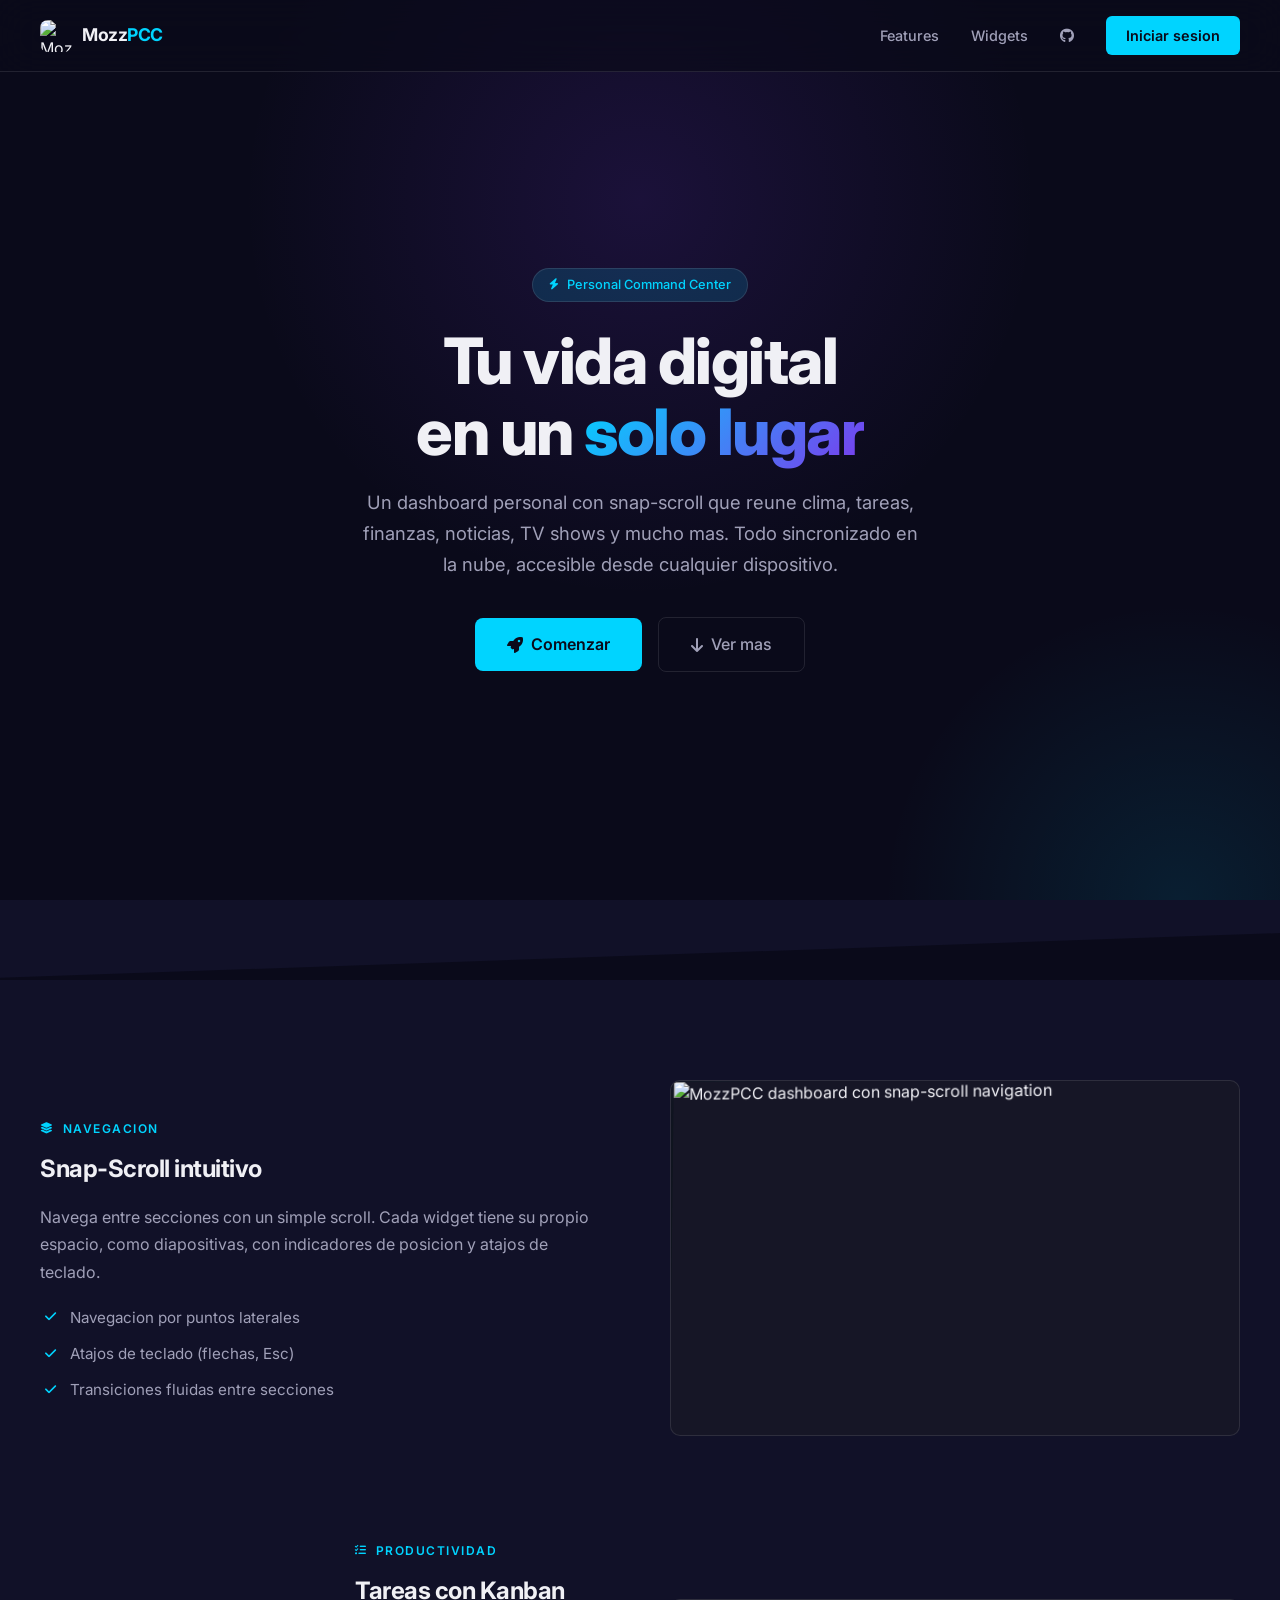
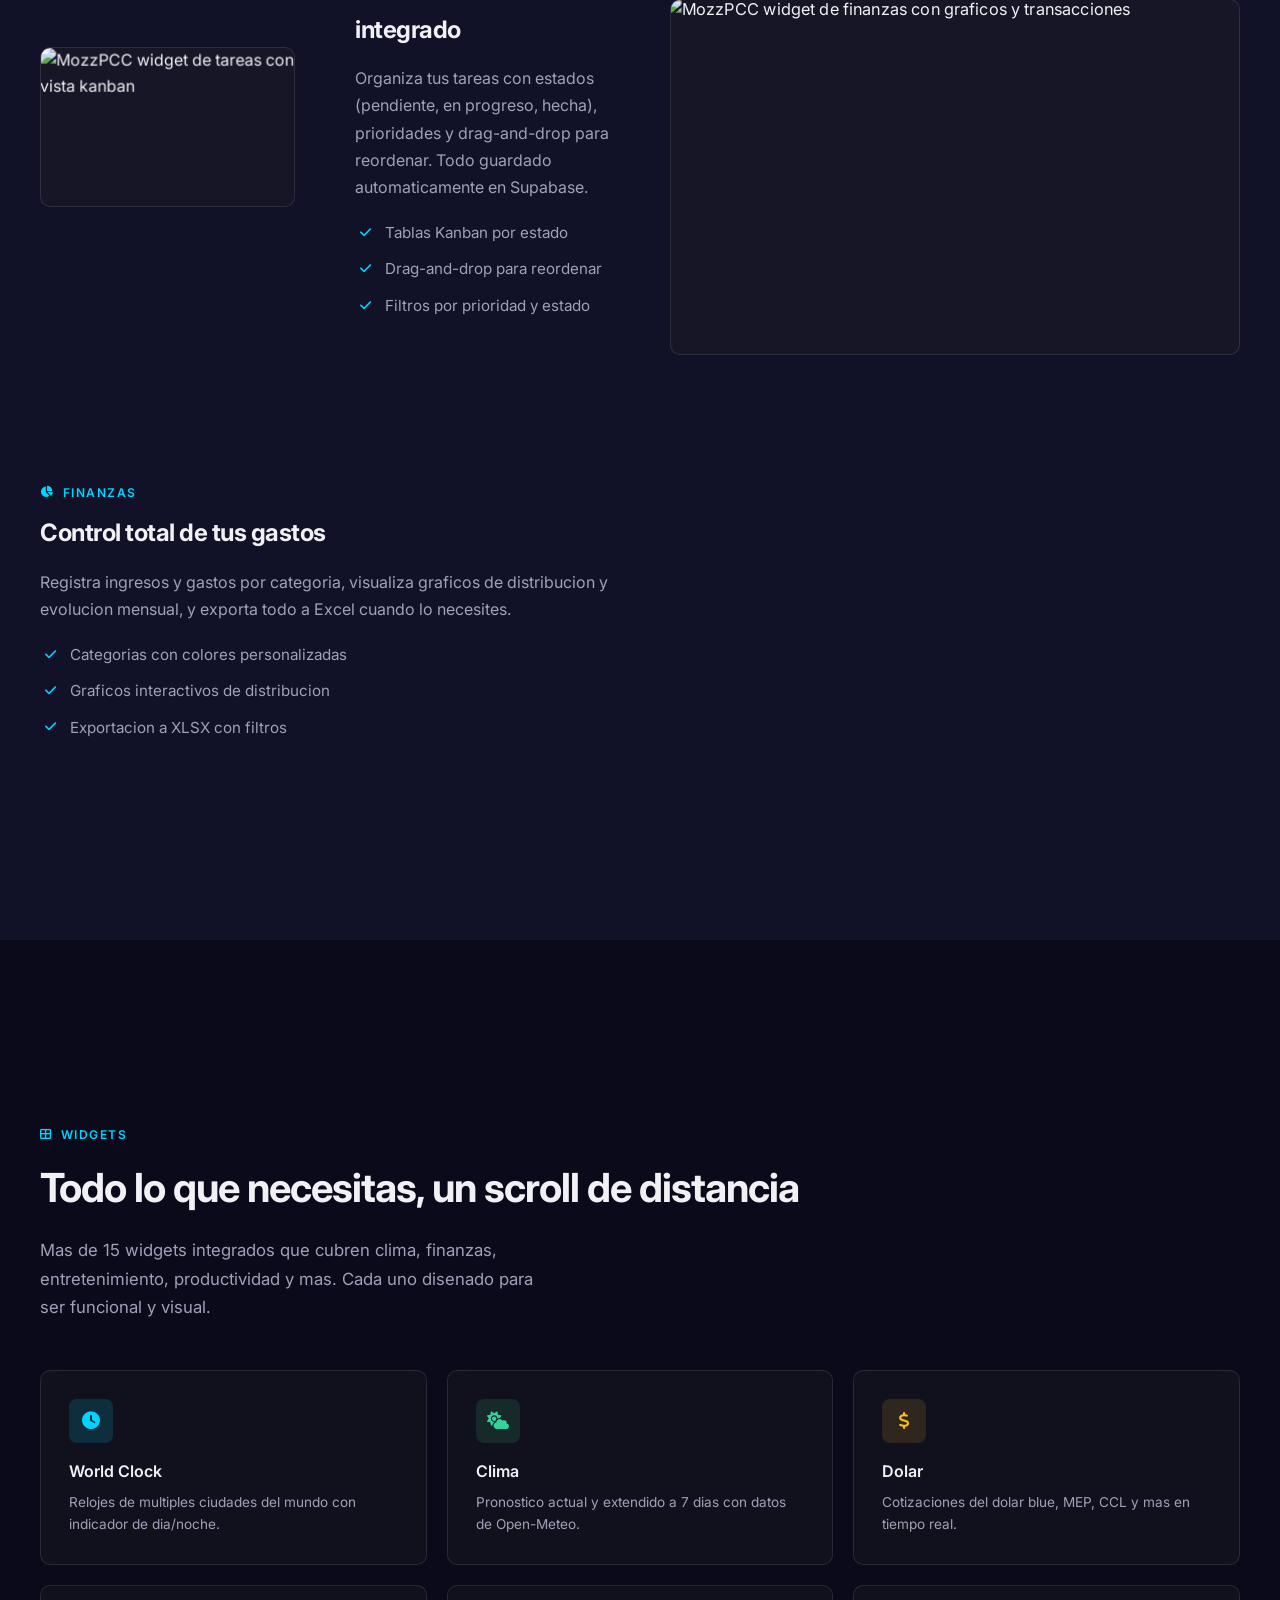
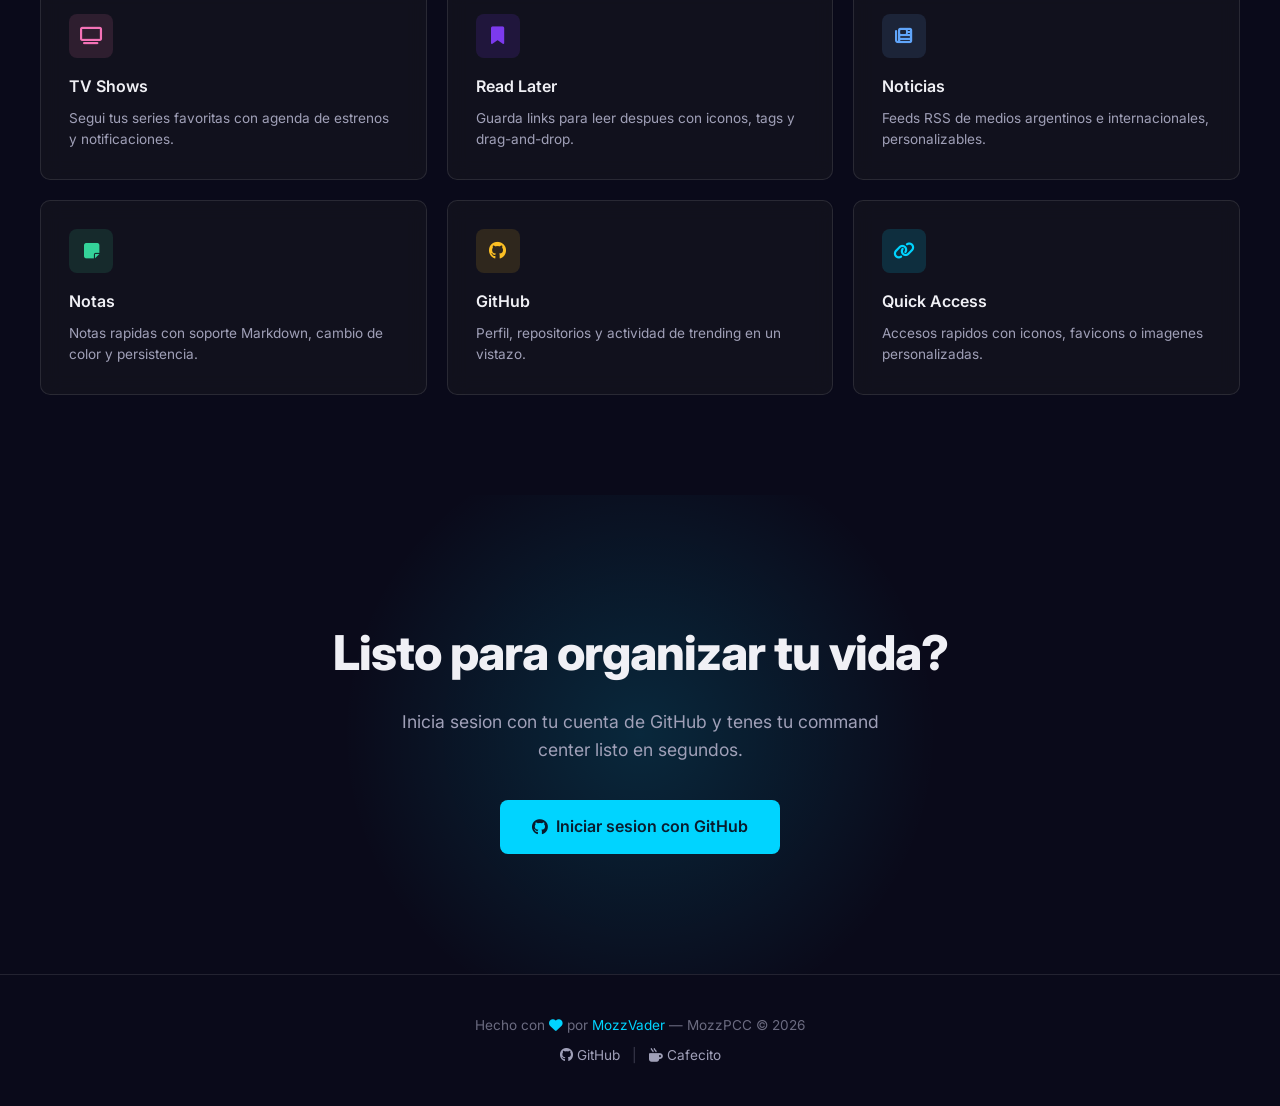
==== landing.html @ 4f700aae "feat(landing): agregar imagenes demo de finanzas (float) y kanban (tilt)" ====
<!DOCTYPE html>
<html lang="es">
<head>
  <meta charset="UTF-8">
  <meta name="viewport" content="width=device-width, initial-scale=1.0">
  <title>MozzPCC — Personal Command Center</title>
  <meta name="description" content="Tu centro de comando personal: reloj, clima, tareas, finanzas, TV shows, accesos rapidos y mucho mas. Todo en un solo lugar.">
  <meta name="theme-color" content="#0a0a1a">
  <link rel="preconnect" href="https://fonts.googleapis.com">
  <link rel="preconnect" href="https://fonts.gstatic.com" crossorigin>
  <link href="https://fonts.googleapis.com/css2?family=Inter:wght@300;400;500;600;700;800&display=swap" rel="stylesheet">
  <link rel="stylesheet" href="https://cdnjs.cloudflare.com/ajax/libs/font-awesome/6.5.1/css/all.min.css">
  <link rel="icon" type="image/png" sizes="32x32" href="/MozzPCC/assets/favicon-32x32.png">
  <style>
    *, *::before, *::after { margin: 0; padding: 0; box-sizing: border-box; }

    :root {
      --bg-primary: #0a0a1a;
      --bg-secondary: #111128;
      --bg-glass: rgba(37, 37, 37, 0.3);
      --border-glass: rgba(255, 255, 255, 0.1);
      --border-glass-hover: rgba(255, 255, 255, 0.2);
      --accent: #00d4ff;
      --accent-dim: rgba(0, 212, 255, 0.15);
      --accent-glow: rgba(0, 212, 255, 0.4);
      --accent-secondary: #7c3aed;
      --bg-glow-a: rgba(124, 58, 237, 0.15);
      --bg-glow-b: rgba(0, 212, 255, 0.1);
      --text-primary: #f0f0f5;
      --text-secondary: #a0a0b8;
      --text-muted: #6b6b80;
      --radius: 10px;
      --radius-sm: 8px;
      --radius-xs: 6px;
    }

    html { scroll-behavior: smooth; }

    body {
      font-family: 'Inter', -apple-system, BlinkMacSystemFont, sans-serif;
      background: var(--bg-primary);
      color: var(--text-primary);
      line-height: 1.6;
      overflow-x: hidden;
    }

    /* ─── HEADER ─── */
    .header {
      position: fixed;
      top: 0;
      left: 0;
      right: 0;
      z-index: 100;
      padding: 16px 40px;
      display: flex;
      align-items: center;
      justify-content: space-between;
      backdrop-filter: blur(20px);
      -webkit-backdrop-filter: blur(20px);
      background: rgba(10, 10, 26, 0.7);
      border-bottom: 1px solid var(--border-glass);
      transition: all 0.3s ease;
    }

    .header-logo {
      display: flex;
      align-items: center;
      gap: 10px;
      text-decoration: none;
      color: var(--text-primary);
    }

    .header-logo img {
      width: 32px;
      height: 32px;
      border-radius: 8px;
    }

    .header-logo span {
      font-size: 1.1rem;
      font-weight: 700;
      letter-spacing: -0.5px;
    }

    .header-logo span em {
      color: var(--accent);
      font-style: normal;
    }

    .header-nav {
      display: flex;
      align-items: center;
      gap: 32px;
    }

    .header-nav a {
      color: var(--text-secondary);
      text-decoration: none;
      font-size: 0.9rem;
      font-weight: 500;
      transition: color 0.2s ease;
    }

    .header-nav a:hover { color: var(--text-primary); }

    .header-nav .btn-login {
      padding: 8px 20px;
      background: var(--accent);
      color: #0a0a1a;
      border: none;
      border-radius: var(--radius-xs);
      font-family: inherit;
      font-size: 0.9rem;
      font-weight: 600;
      cursor: pointer;
      transition: all 0.2s ease;
      text-decoration: none;
    }

    .btn-login:hover {
      box-shadow: 0 0 20px var(--accent-glow);
      transform: translateY(-1px);
    }

    /* ─── HERO ─── */
    .hero {
      min-height: 100vh;
      display: flex;
      align-items: center;
      justify-content: center;
      text-align: center;
      padding: 120px 40px 80px;
      position: relative;
      overflow: hidden;
    }

    .hero::before {
      content: '';
      position: absolute;
      top: -200px;
      left: 50%;
      transform: translateX(-50%);
      width: 800px;
      height: 800px;
      background: radial-gradient(circle, var(--bg-glow-a) 0%, transparent 70%);
      pointer-events: none;
    }

    .hero::after {
      content: '';
      position: absolute;
      bottom: -300px;
      right: -200px;
      width: 600px;
      height: 600px;
      background: radial-gradient(circle, var(--bg-glow-b) 0%, transparent 70%);
      pointer-events: none;
    }

    .hero-content {
      position: relative;
      max-width: 800px;
    }

    .hero-badge {
      display: inline-flex;
      align-items: center;
      gap: 8px;
      padding: 6px 16px;
      background: var(--accent-dim);
      border: 1px solid var(--border-glass);
      border-radius: 50px;
      font-size: 0.8rem;
      color: var(--accent);
      font-weight: 500;
      margin-bottom: 24px;
    }

    .hero-badge i { font-size: 0.7rem; }

    .hero h1 {
      font-size: clamp(2.5rem, 6vw, 4rem);
      font-weight: 800;
      line-height: 1.1;
      letter-spacing: -1.5px;
      margin-bottom: 20px;
    }

    .hero h1 .gradient {
      background: linear-gradient(135deg, var(--accent) 0%, var(--accent-secondary) 100%);
      -webkit-background-clip: text;
      -webkit-text-fill-color: transparent;
      background-clip: text;
    }

    .hero p {
      font-size: 1.15rem;
      color: var(--text-secondary);
      max-width: 560px;
      margin: 0 auto 36px;
      line-height: 1.7;
    }

    .hero-actions {
      display: flex;
      align-items: center;
      justify-content: center;
      gap: 16px;
      flex-wrap: wrap;
    }

    .btn-primary {
      padding: 14px 32px;
      background: var(--accent);
      color: var(--bg-primary);
      border: none;
      border-radius: var(--radius-sm);
      font-family: inherit;
      font-size: 1rem;
      font-weight: 600;
      cursor: pointer;
      transition: all 0.2s ease;
      text-decoration: none;
      display: inline-flex;
      align-items: center;
      gap: 8px;
    }

    .btn-primary:hover {
      box-shadow: 0 0 30px var(--accent-glow);
      transform: translateY(-2px);
    }

    .btn-ghost {
      padding: 14px 32px;
      background: transparent;
      color: var(--text-secondary);
      border: 1px solid var(--border-glass);
      border-radius: var(--radius-sm);
      font-family: inherit;
      font-size: 1rem;
      font-weight: 500;
      cursor: pointer;
      transition: all 0.2s ease;
      text-decoration: none;
      display: inline-flex;
      align-items: center;
      gap: 8px;
    }

    .btn-ghost:hover {
      color: var(--text-primary);
      border-color: var(--border-glass-hover);
      background: rgba(255,255,255,0.03);
    }

    /* ─── SECTIONS (skew / diagonal) ─── */
    .section {
      position: relative;
      padding: 100px 40px;
      overflow: hidden;
    }

    .section-dark {
      background: var(--bg-secondary);
    }

    .section-inner {
      max-width: 1200px;
      margin: 0 auto;
      position: relative;
      z-index: 1;
    }

    .section-label {
      display: inline-flex;
      align-items: center;
      gap: 8px;
      font-size: 0.75rem;
      font-weight: 600;
      text-transform: uppercase;
      letter-spacing: 1.5px;
      color: var(--accent);
      margin-bottom: 12px;
    }

    .section-label i { font-size: 0.7rem; }

    .section-title {
      font-size: clamp(1.8rem, 4vw, 2.5rem);
      font-weight: 700;
      letter-spacing: -1px;
      margin-bottom: 16px;
    }

    .section-desc {
      font-size: 1.05rem;
      color: var(--text-secondary);
      max-width: 520px;
      margin-bottom: 48px;
      line-height: 1.7;
    }

    /* ─── DIAGONAL SEPARATOR ─── */
    .diagonal {
      position: relative;
      height: 80px;
      overflow: hidden;
    }

    .diagonal::before {
      content: '';
      position: absolute;
      top: 0;
      left: -5%;
      width: 110%;
      height: 100%;
      background: var(--bg-primary);
      transform: skewY(-2deg);
      transform-origin: top left;
    }

    .diagonal.inv::before {
      background: var(--bg-secondary);
    }

    /* ─── FEATURE ROW (alternating) ─── */
    .feature-row {
      display: grid;
      grid-template-columns: 1fr 1fr;
      gap: 60px;
      align-items: center;
      margin-bottom: 100px;
    }

    .feature-row.reverse .feature-text { order: 2; }
    .feature-row.reverse .feature-img { order: 1; }

    .feature-text h3 {
      font-size: 1.5rem;
      font-weight: 700;
      letter-spacing: -0.5px;
      margin-bottom: 16px;
    }

    .feature-text p {
      color: var(--text-secondary);
      line-height: 1.7;
      margin-bottom: 20px;
    }

    .feature-list {
      list-style: none;
      display: flex;
      flex-direction: column;
      gap: 12px;
    }

    .feature-list li {
      display: flex;
      align-items: center;
      gap: 10px;
      font-size: 0.95rem;
      color: var(--text-secondary);
    }

    .feature-list li i {
      color: var(--accent);
      font-size: 0.8rem;
      width: 20px;
      text-align: center;
    }

    .feature-img {
      position: relative;
      border-radius: var(--radius);
      overflow: hidden;
      aspect-ratio: 16/10;
      background: var(--bg-glass);
      border: 1px solid var(--border-glass);
      perspective: 1000px;
    }

    .feature-img img {
      width: 100%;
      height: 100%;
      object-fit: cover;
      display: block;
      transition: transform 0.5s cubic-bezier(0.4, 0, 0.2, 1);
    }

    .feature-img.tilt img {
      transform: rotateY(-4deg) rotateX(2deg) scale(1.02);
      box-shadow: -8px 8px 32px rgba(0, 0, 0, 0.5), 0 0 40px rgba(0, 212, 255, 0.08);
    }

    .feature-img.float img {
      transform: scale(1.02);
      box-shadow: 0 16px 48px rgba(0, 0, 0, 0.5), 0 0 30px rgba(0, 212, 255, 0.06);
    }

    .feature-img.kanban img {
      transform: rotateX(3deg) scale(1.01);
      box-shadow: 0 20px 48px rgba(0, 0, 0, 0.5), 0 0 20px rgba(124, 58, 237, 0.08);
    }

    .feature-img .placeholder {
      width: 100%;
      height: 100%;
      display: flex;
      flex-direction: column;
      align-items: center;
      justify-content: center;
      gap: 12px;
      color: var(--text-muted);
      font-size: 0.85rem;
    }

    .feature-img .placeholder i {
      font-size: 2.5rem;
      opacity: 0.3;
    }

    /* ─── WIDGETS GRID ─── */
    .widgets-grid {
      display: grid;
      grid-template-columns: repeat(3, 1fr);
      gap: 20px;
    }

    .widget-card {
      background: var(--bg-glass);
      border: 1px solid var(--border-glass);
      border-radius: var(--radius);
      padding: 28px;
      backdrop-filter: blur(10px);
      -webkit-backdrop-filter: blur(10px);
      transition: all 0.3s ease;
    }

    .widget-card:hover {
      border-color: var(--border-glass-hover);
      transform: translateY(-4px);
      box-shadow: 0 8px 32px rgba(0,0,0,0.3);
    }

    .widget-card .icon-wrap {
      width: 44px;
      height: 44px;
      display: flex;
      align-items: center;
      justify-content: center;
      border-radius: var(--radius-sm);
      font-size: 1.1rem;
      margin-bottom: 16px;
    }

    .widget-card h4 {
      font-size: 1rem;
      font-weight: 600;
      margin-bottom: 8px;
    }

    .widget-card p {
      font-size: 0.85rem;
      color: var(--text-secondary);
      line-height: 1.6;
    }

    .wc-cyan { background: var(--accent-dim); color: var(--accent); }
    .wc-purple { background: var(--bg-glow-a); color: var(--accent-secondary); }
    .wc-green { background: rgba(52, 211, 153, 0.12); color: #34d399; }
    .wc-yellow { background: rgba(251, 191, 36, 0.12); color: #fbbf24; }
    .wc-pink { background: rgba(244, 114, 182, 0.12); color: #f472b6; }
    .wc-blue { background: rgba(96, 165, 250, 0.12); color: #60a5fa; }

    /* ─── CTA SECTION ─── */
    .cta-section {
      text-align: center;
      padding: 120px 40px;
      position: relative;
      overflow: hidden;
    }

    .cta-section::before {
      content: '';
      position: absolute;
      top: 50%;
      left: 50%;
      transform: translate(-50%, -50%);
      width: 600px;
      height: 600px;
      background: radial-gradient(circle, var(--accent-dim) 0%, transparent 70%);
      pointer-events: none;
    }

    .cta-section h2 {
      font-size: clamp(2rem, 5vw, 3rem);
      font-weight: 800;
      letter-spacing: -1px;
      margin-bottom: 16px;
      position: relative;
    }

    .cta-section p {
      font-size: 1.1rem;
      color: var(--text-secondary);
      max-width: 500px;
      margin: 0 auto 36px;
      position: relative;
    }

    /* ─── FOOTER ─── */
    .footer {
      padding: 40px;
      border-top: 1px solid var(--border-glass);
      text-align: center;
    }

    .footer p {
      font-size: 0.85rem;
      color: var(--text-muted);
    }

    .footer a {
      color: var(--accent);
      text-decoration: none;
    }

    .footer a:hover { text-decoration: underline; }

    .footer-links { font-size: 0.85rem; color: var(--text-muted); }
    .footer-links a { color: var(--text-secondary); font-size: 0.85rem; }
    .footer-links a:hover { color: var(--accent); text-decoration: none; }
    .footer-sep { margin: 0 8px; color: var(--text-muted); opacity: 0.5; }

    /* ─── MOBILE ─── */
    @media (max-width: 768px) {
      .header { padding: 12px 20px; }
      .header-nav a { display: none; }
      .hero { padding: 100px 20px 60px; }
      .hero h1 { font-size: 2rem; }
      .section { padding: 60px 20px; }
      .feature-row {
        grid-template-columns: 1fr;
        gap: 32px;
        margin-bottom: 60px;
      }
      .feature-row.reverse .feature-text { order: 1; }
      .feature-row.reverse .feature-img { order: 2; }
      .widgets-grid { grid-template-columns: 1fr; }
      .cta-section { padding: 80px 20px; }
    }
  </style>
</head>
<body>

  <!-- HEADER -->
  <header class="header">
    <a href="#" class="header-logo">
      <img src="/MozzPCC/assets/logo.png" alt="MozzPCC">
      <span>Mozz<em>PCC</em></span>
    </a>
    <nav class="header-nav">
      <a href="#features">Features</a>
      <a href="#widgets">Widgets</a>
      <a href="https://github.com/MozzVader/MozzPCC" target="_blank"><i class="fab fa-github"></i></a>
      <a href="#cta" class="btn-login">Iniciar sesion</a>
    </nav>
  </header>

  <!-- HERO -->
  <section class="hero">
    <div class="hero-content">
      <div class="hero-badge">
        <i class="fas fa-bolt"></i>
        Personal Command Center
      </div>
      <h1>Tu vida digital<br>en un <span class="gradient">solo lugar</span></h1>
      <p>Un dashboard personal con snap-scroll que reune clima, tareas, finanzas, noticias, TV shows y mucho mas. Todo sincronizado en la nube, accesible desde cualquier dispositivo.</p>
      <div class="hero-actions">
        <a href="#cta" class="btn-primary">
          <i class="fas fa-rocket"></i> Comenzar
        </a>
        <a href="#features" class="btn-ghost">
          <i class="fas fa-arrow-down"></i> Ver mas
        </a>
      </div>
    </div>
  </section>

  <!-- DIAGONAL -->
  <div class="diagonal inv"></div>

  <!-- FEATURES -->
  <section class="section section-dark" id="features">
    <div class="section-inner">

      <!-- Feature 1: Snap Scroll -->
      <div class="feature-row">
        <div class="feature-text">
          <div class="section-label"><i class="fas fa-layer-group"></i> Navegacion</div>
          <h3>Snap-Scroll intuitivo</h3>
          <p>Navega entre secciones con un simple scroll. Cada widget tiene su propio espacio, como diapositivas, con indicadores de posicion y atajos de teclado.</p>
          <ul class="feature-list">
            <li><i class="fas fa-check"></i> Navegacion por puntos laterales</li>
            <li><i class="fas fa-check"></i> Atajos de teclado (flechas, Esc)</li>
            <li><i class="fas fa-check"></i> Transiciones fluidas entre secciones</li>
          </ul>
        </div>
        <div class="feature-img tilt">
          <img src="/MozzPCC/img/demo-scroll.webp" alt="MozzPCC dashboard con snap-scroll navigation">
        </div>
      </div>

      <!-- Feature 2: Finanzas -->
      <div class="feature-row reverse">
        <div class="feature-text">
          <div class="section-label"><i class="fas fa-chart-pie"></i> Finanzas</div>
          <h3>Control total de tus gastos</h3>
          <p>Registra ingresos y gastos por categoria, visualiza graficos de distribucion y evolucion mensual, y exporta todo a Excel cuando lo necesites.</p>
          <ul class="feature-list">
            <li><i class="fas fa-check"></i> Categorias con colores personalizadas</li>
            <li><i class="fas fa-check"></i> Graficos interactivos de distribucion</li>
            <li><i class="fas fa-check"></i> Exportacion a XLSX con filtros</li>
          </ul>
        </div>
        <div class="feature-img float">
          <img src="/MozzPCC/img/demo-finanzas.webp" alt="MozzPCC widget de finanzas con graficos y transacciones">
      </div>

      <!-- Feature 3: Tareas -->
      <div class="feature-row">
        <div class="feature-text">
          <div class="section-label"><i class="fas fa-list-check"></i> Productividad</div>
          <h3>Tareas con Kanban integrado</h3>
          <p>Organiza tus tareas con estados (pendiente, en progreso, hecha), prioridades y drag-and-drop para reordenar. Todo guardado automaticamente en Supabase.</p>
          <ul class="feature-list">
            <li><i class="fas fa-check"></i> Tablas Kanban por estado</li>
            <li><i class="fas fa-check"></i> Drag-and-drop para reordenar</li>
            <li><i class="fas fa-check"></i> Filtros por prioridad y estado</li>
          </ul>
        </div>
        <div class="feature-img kanban">
          <img src="/MozzPCC/img/demo-kanban.webp" alt="MozzPCC widget de tareas con vista kanban">
      </div>

    </div>
  </section>

  <!-- DIAGONAL -->
  <div class="diagonal"></div>

  <!-- WIDGETS GRID -->
  <section class="section" id="widgets">
    <div class="section-inner">
      <div class="section-label"><i class="fas fa-th-large"></i> Widgets</div>
      <h2 class="section-title">Todo lo que necesitas, un scroll de distancia</h2>
      <p class="section-desc">Mas de 15 widgets integrados que cubren clima, finanzas, entretenimiento, productividad y mas. Cada uno disenado para ser funcional y visual.</p>

      <div class="widgets-grid">
        <div class="widget-card">
          <div class="icon-wrap wc-cyan"><i class="fas fa-clock"></i></div>
          <h4>World Clock</h4>
          <p>Relojes de multiples ciudades del mundo con indicador de dia/noche.</p>
        </div>
        <div class="widget-card">
          <div class="icon-wrap wc-green"><i class="fas fa-cloud-sun"></i></div>
          <h4>Clima</h4>
          <p>Pronostico actual y extendido a 7 dias con datos de Open-Meteo.</p>
        </div>
        <div class="widget-card">
          <div class="icon-wrap wc-yellow"><i class="fas fa-dollar-sign"></i></div>
          <h4>Dolar</h4>
          <p>Cotizaciones del dolar blue, MEP, CCL y mas en tiempo real.</p>
        </div>
        <div class="widget-card">
          <div class="icon-wrap wc-pink"><i class="fas fa-tv"></i></div>
          <h4>TV Shows</h4>
          <p>Segui tus series favoritas con agenda de estrenos y notificaciones.</p>
        </div>
        <div class="widget-card">
          <div class="icon-wrap wc-purple"><i class="fas fa-bookmark"></i></div>
          <h4>Read Later</h4>
          <p>Guarda links para leer despues con iconos, tags y drag-and-drop.</p>
        </div>
        <div class="widget-card">
          <div class="icon-wrap wc-blue"><i class="fas fa-newspaper"></i></div>
          <h4>Noticias</h4>
          <p>Feeds RSS de medios argentinos e internacionales, personalizables.</p>
        </div>
        <div class="widget-card">
          <div class="icon-wrap wc-green"><i class="fas fa-sticky-note"></i></div>
          <h4>Notas</h4>
          <p>Notas rapidas con soporte Markdown, cambio de color y persistencia.</p>
        </div>
        <div class="widget-card">
          <div class="icon-wrap wc-yellow"><i class="fab fa-github"></i></div>
          <h4>GitHub</h4>
          <p>Perfil, repositorios y actividad de trending en un vistazo.</p>
        </div>
        <div class="widget-card">
          <div class="icon-wrap wc-cyan"><i class="fas fa-link"></i></div>
          <h4>Quick Access</h4>
          <p>Accesos rapidos con iconos, favicons o imagenes personalizadas.</p>
        </div>
      </div>
    </div>
  </section>

  <!-- CTA -->
  <section class="cta-section" id="cta">
    <h2>Listo para organizar <span class="gradient">tu vida</span>?</h2>
    <p>Inicia sesion con tu cuenta de GitHub y tenes tu command center listo en segundos.</p>
    <a href="app.html" class="btn-primary">
      <i class="fab fa-github"></i> Iniciar sesion con GitHub
    </a>
  </section>

  <!-- FOOTER -->
  <footer class="footer">
    <p>Hecho con <i class="fas fa-heart" style="color:var(--accent)"></i> por <a href="https://mozzdev.pages.dev/" target="_blank">MozzVader</a> &mdash; MozzPCC &copy; 2026</p>
    <p class="footer-links" style="margin-top:8px">
      <a href="https://github.com/mozzvader/MozzPCC" target="_blank" rel="noopener noreferrer">
        <i class="fa-brands fa-github"></i> GitHub
      </a>
      <span class="footer-sep">|</span>
      <a href="https://cafecito.app/mozz_vader" target="_blank" rel="noopener noreferrer">
        <i class="fa-solid fa-mug-hot"></i> Cafecito
      </a>
    </p>
  </footer>

</body>
</html>
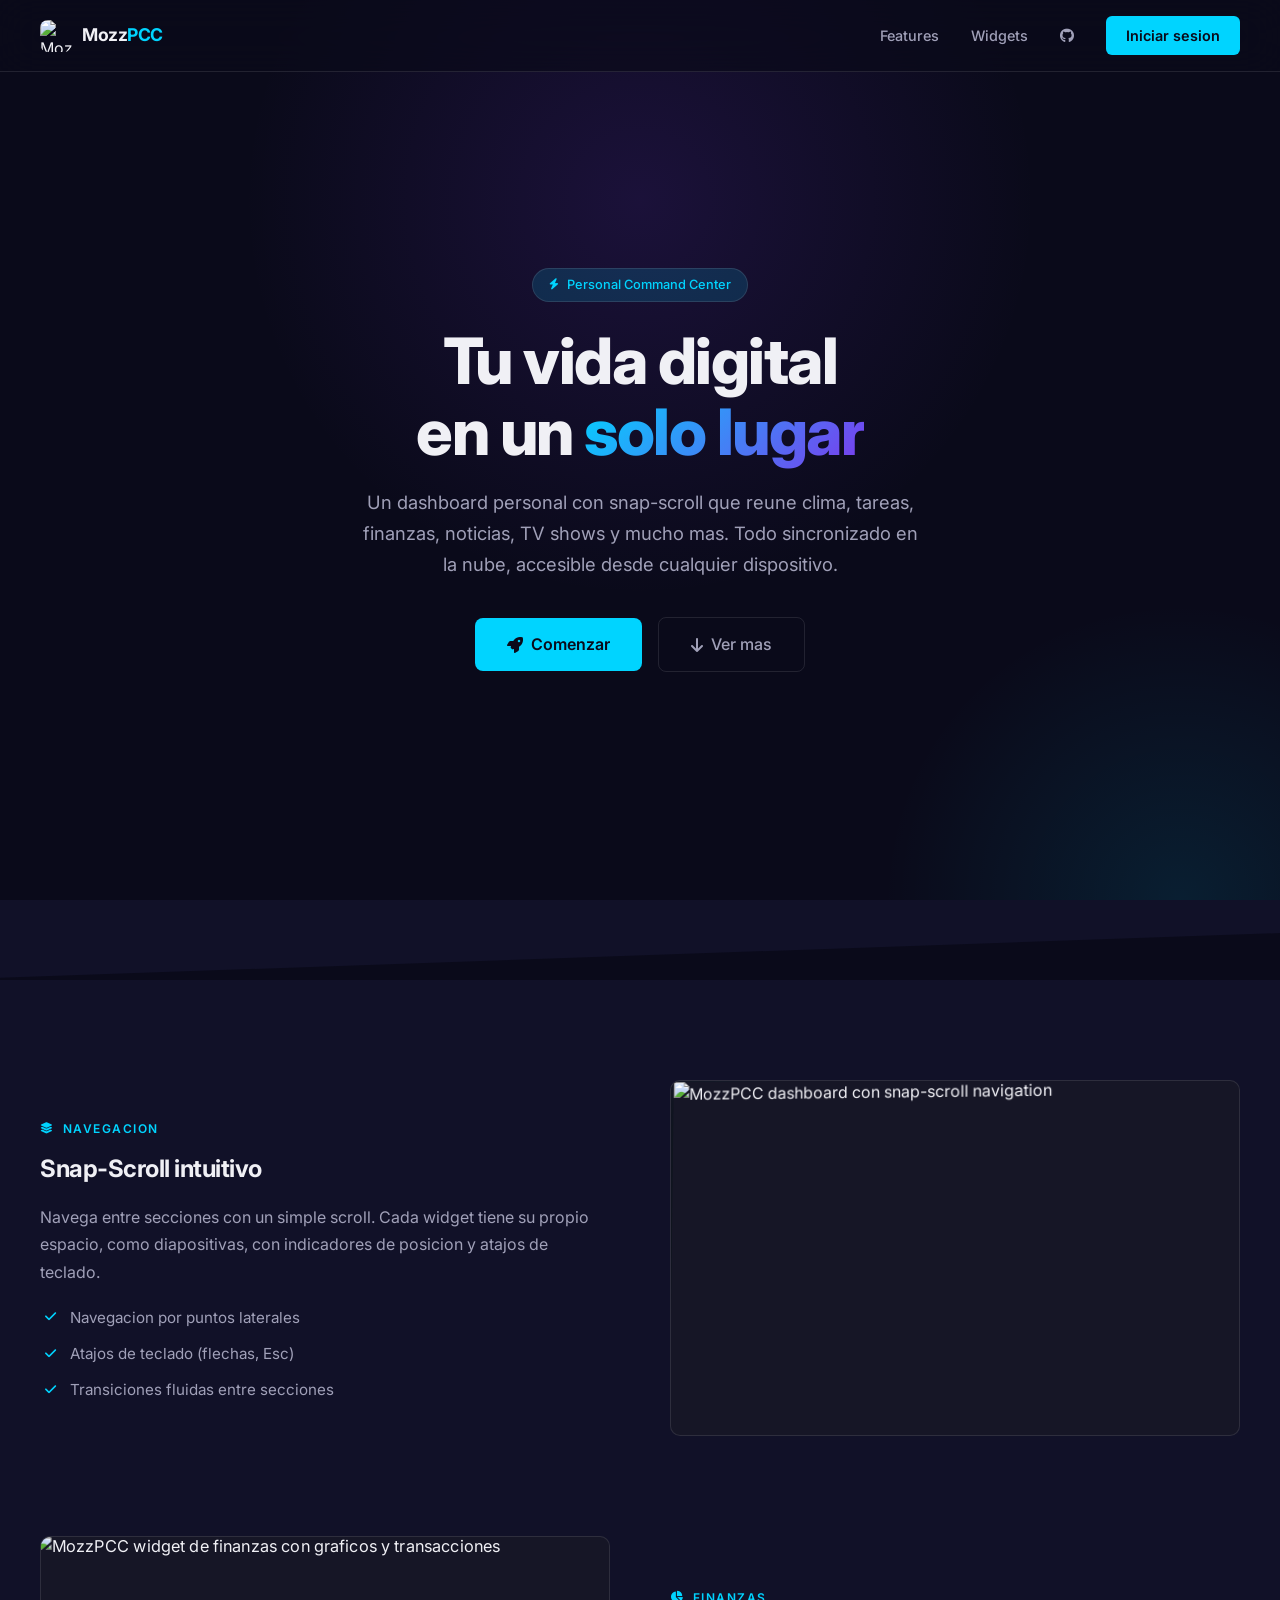
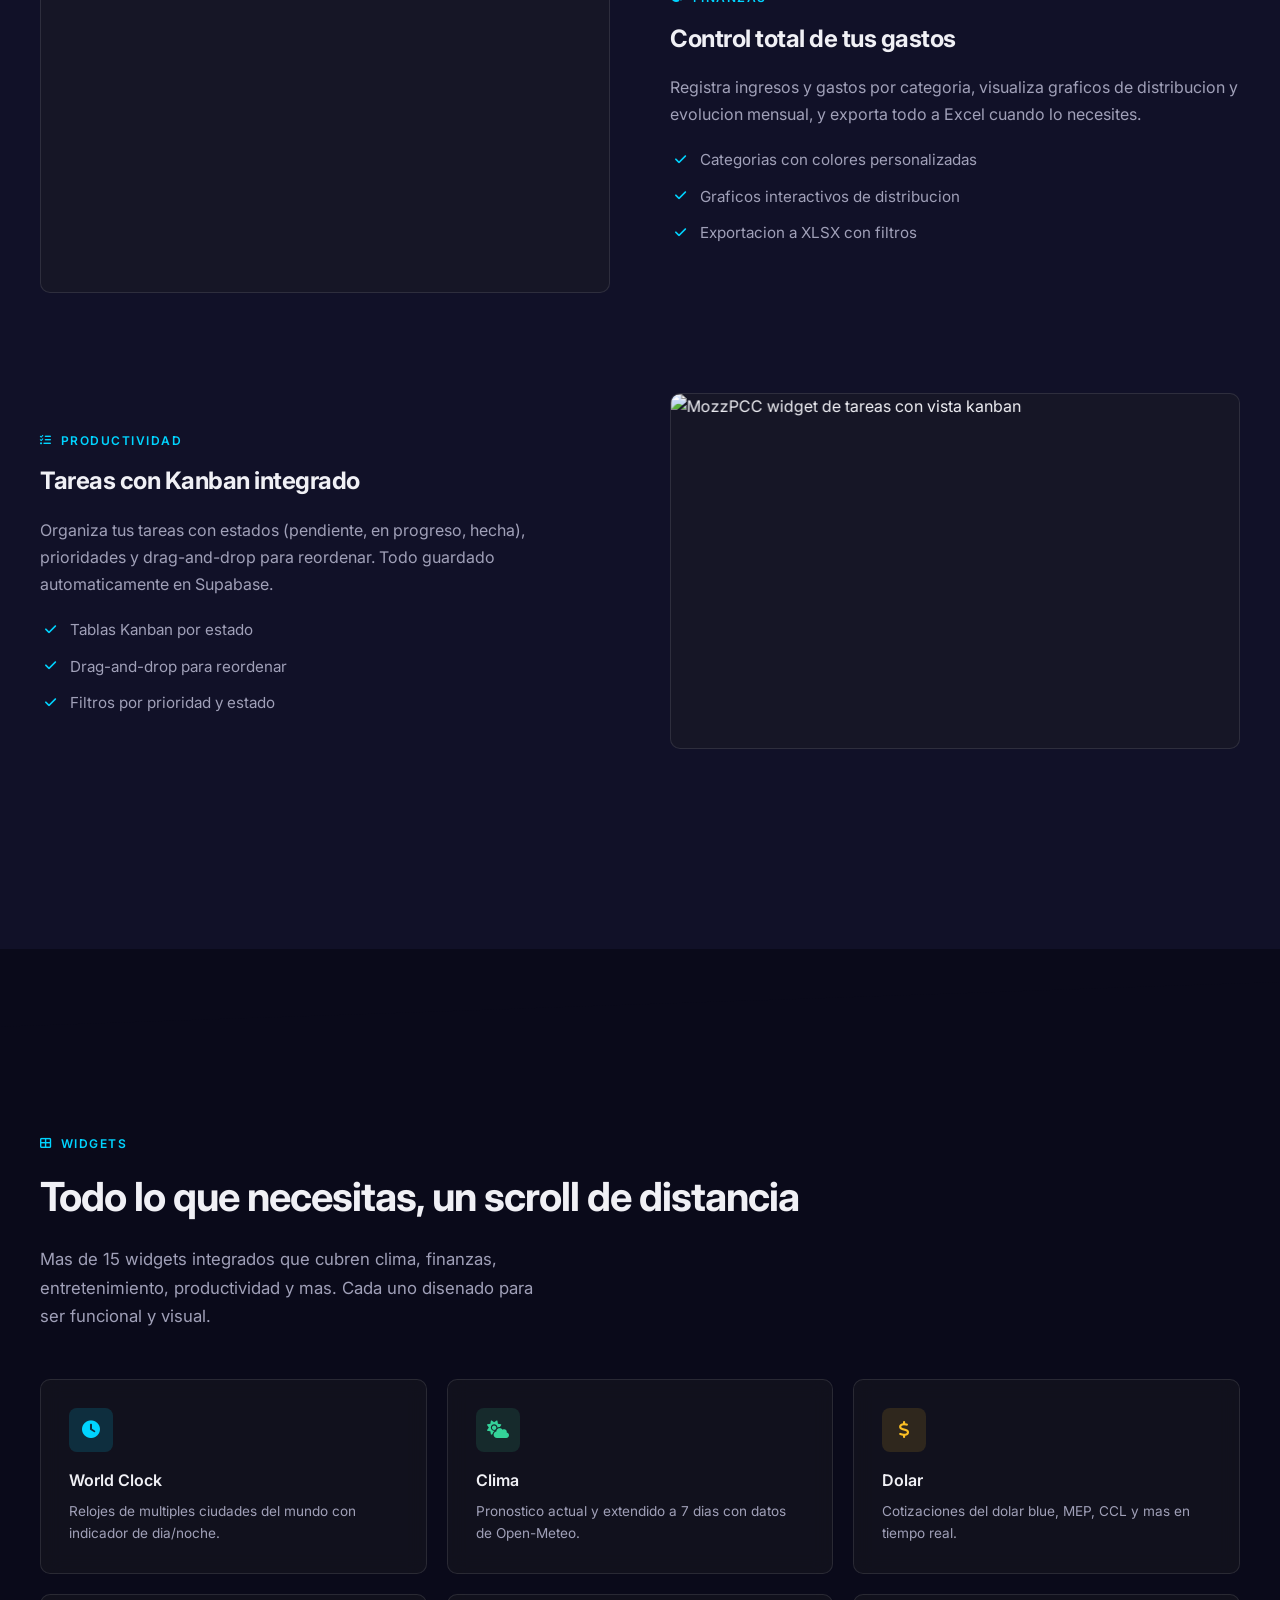
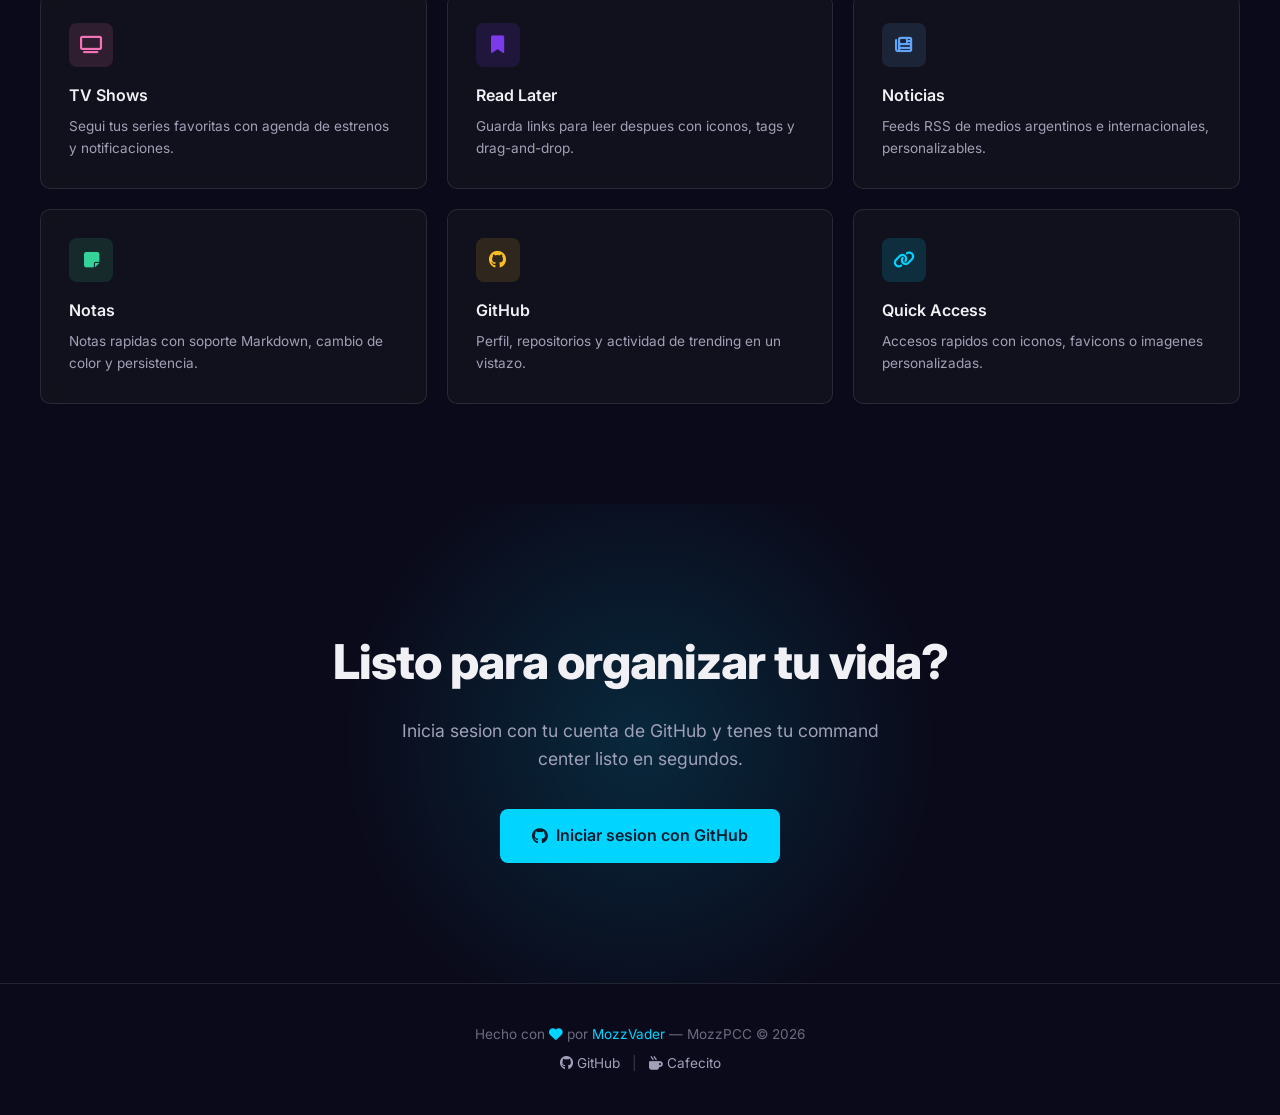
==== commit 3f4c5490: "fix(landing): cerrar divs de feature-img correctamente" ====
--- a/landing.html
+++ b/landing.html
@@ -627,6 +627,7 @@
         </div>
         <div class="feature-img float">
           <img src="/MozzPCC/img/demo-finanzas.webp" alt="MozzPCC widget de finanzas con graficos y transacciones">
+        </div>
       </div>
 
       <!-- Feature 3: Tareas -->
@@ -643,6 +644,7 @@
         </div>
         <div class="feature-img kanban">
           <img src="/MozzPCC/img/demo-kanban.webp" alt="MozzPCC widget de tareas con vista kanban">
+        </div>
       </div>
 
     </div>
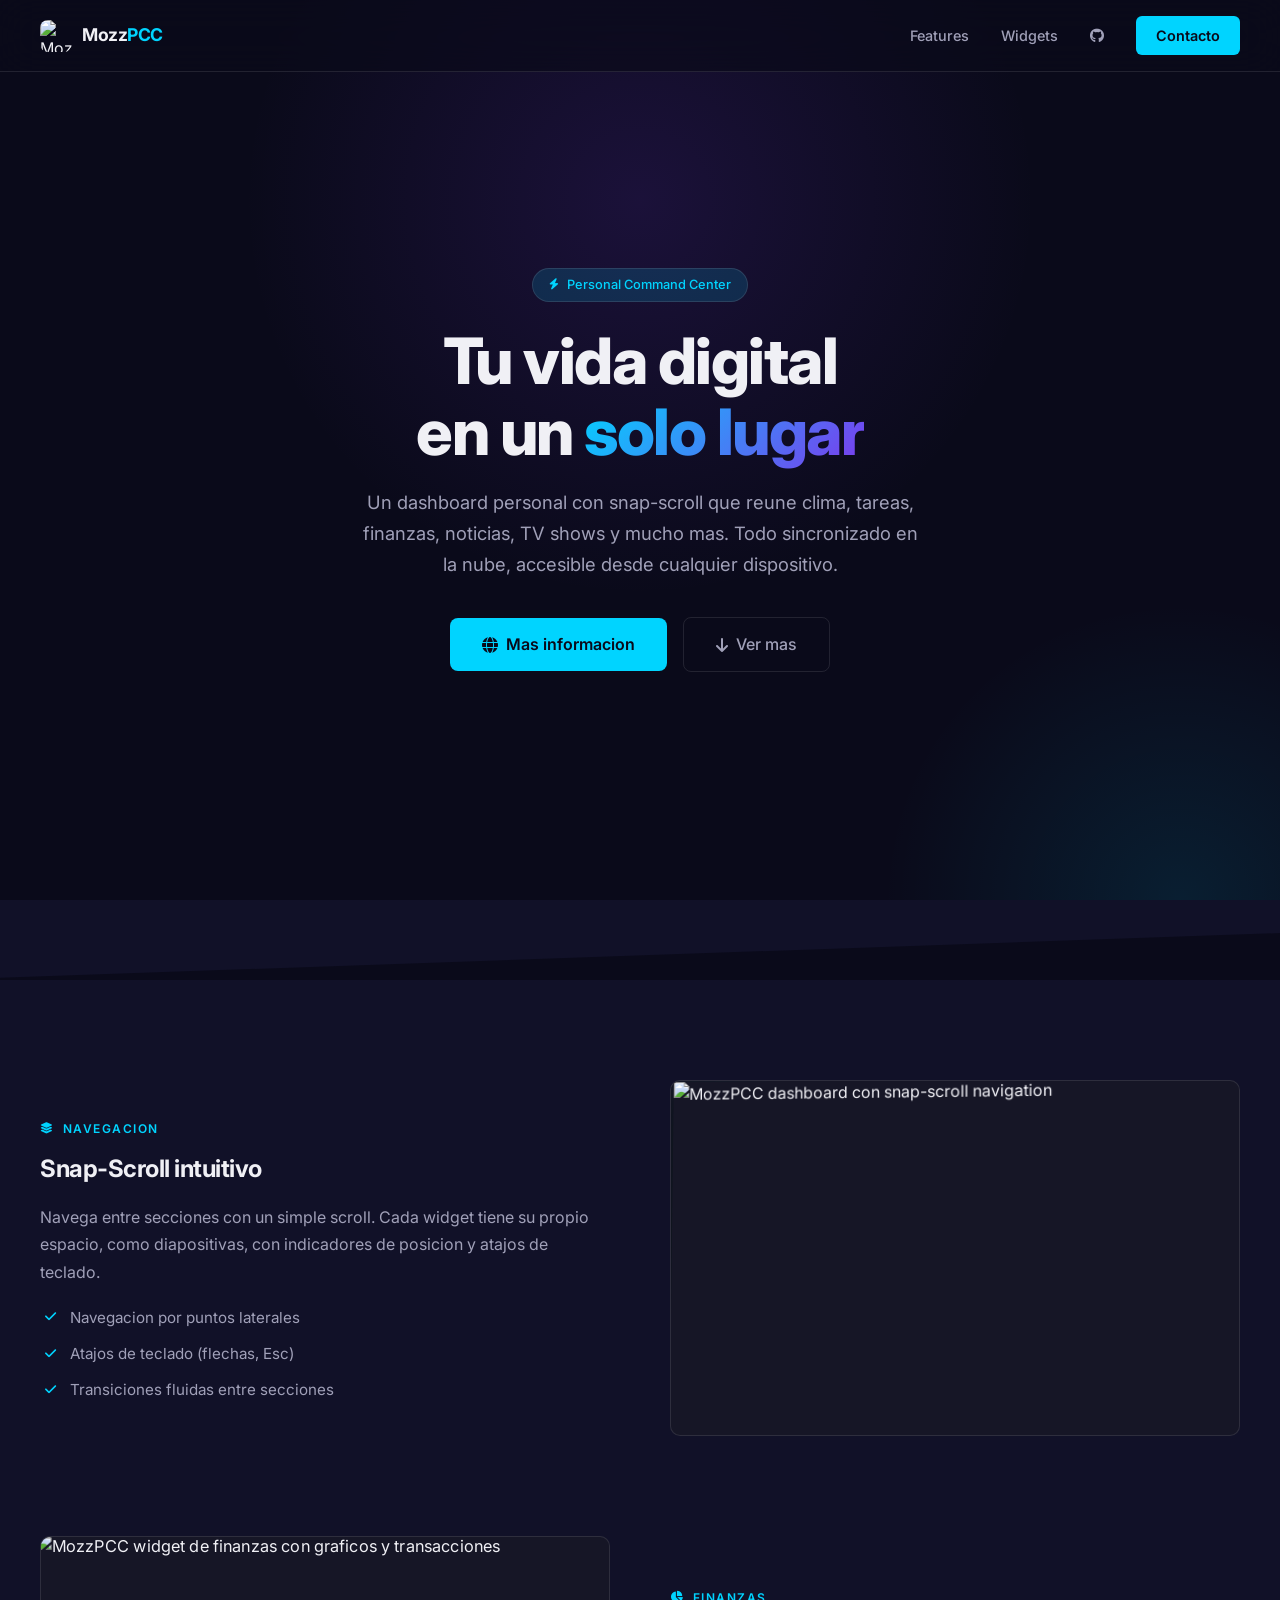
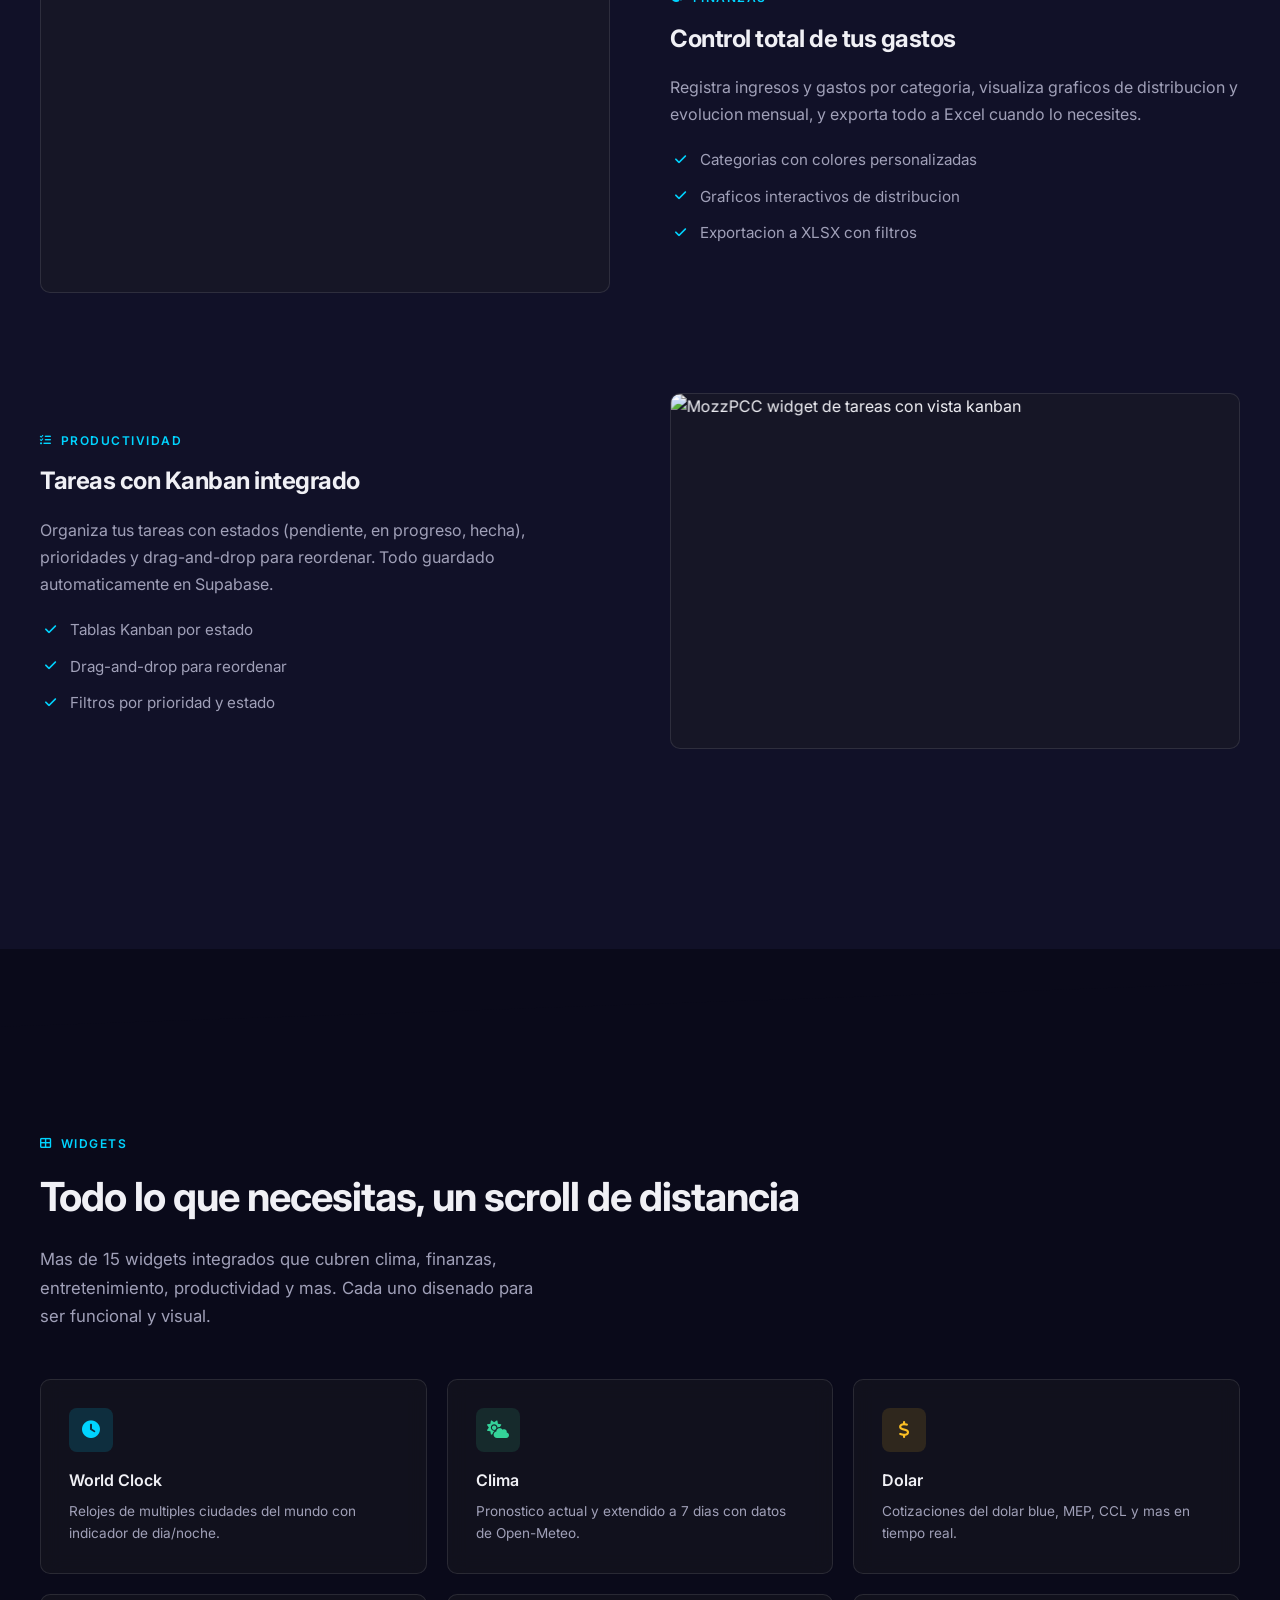
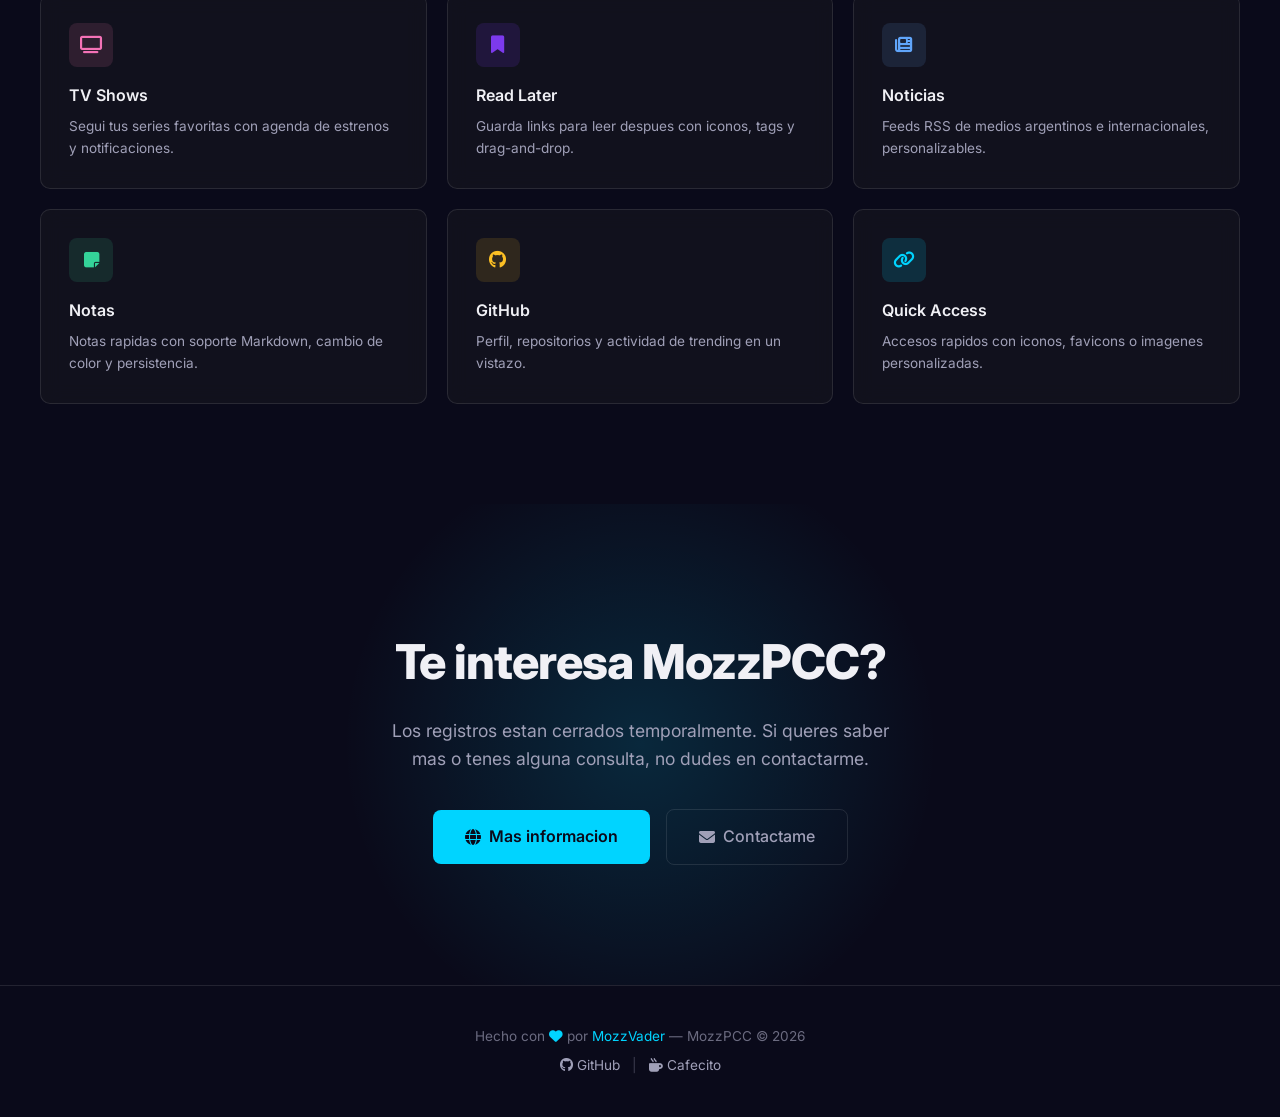
==== commit f64ae161: "feat(landing): CTA con 'Mas informacion' y 'Contactame' (mailto ofuscado)" ====
--- a/landing.html
+++ b/landing.html
@@ -510,6 +510,15 @@
       position: relative;
     }
 
+    .cta-actions {
+      display: flex;
+      align-items: center;
+      justify-content: center;
+      gap: 16px;
+      flex-wrap: wrap;
+      position: relative;
+    }
+
     /* ─── FOOTER ─── */
     .footer {
       padding: 40px;
@@ -565,7 +574,7 @@
       <a href="#features">Features</a>
       <a href="#widgets">Widgets</a>
       <a href="https://github.com/MozzVader/MozzPCC" target="_blank"><i class="fab fa-github"></i></a>
-      <a href="#cta" class="btn-login">Iniciar sesion</a>
+      <a href="#cta" class="btn-login">Contacto</a>
     </nav>
   </header>
 
@@ -580,7 +589,7 @@
       <p>Un dashboard personal con snap-scroll que reune clima, tareas, finanzas, noticias, TV shows y mucho mas. Todo sincronizado en la nube, accesible desde cualquier dispositivo.</p>
       <div class="hero-actions">
         <a href="#cta" class="btn-primary">
-          <i class="fas fa-rocket"></i> Comenzar
+          <i class="fas fa-globe"></i> Mas informacion
         </a>
         <a href="#features" class="btn-ghost">
           <i class="fas fa-arrow-down"></i> Ver mas
@@ -712,12 +721,31 @@
 
   <!-- CTA -->
   <section class="cta-section" id="cta">
-    <h2>Listo para organizar <span class="gradient">tu vida</span>?</h2>
-    <p>Inicia sesion con tu cuenta de GitHub y tenes tu command center listo en segundos.</p>
-    <a href="app.html" class="btn-primary">
-      <i class="fab fa-github"></i> Iniciar sesion con GitHub
-    </a>
+    <h2>Te interesa <span class="gradient">MozzPCC</span>?</h2>
+    <p>Los registros estan cerrados temporalmente. Si queres saber mas o tenes alguna consulta, no dudes en contactarme.</p>
+    <div class="cta-actions">
+      <a href="https://mozzdev.pages.dev/" target="_blank" class="btn-primary">
+        <i class="fas fa-globe"></i> Mas informacion
+      </a>
+      <a href="#" id="contact-btn" class="btn-ghost" data-email="">
+        <i class="fas fa-envelope"></i> Contactame
+      </a>
+    </div>
   </section>
+
+  <!-- MAILTO OBFUSCATION -->
+  <script>
+    // Obfuscate email to prevent scraping
+    (function() {
+      var e = ['c','o','n','t','a','c','t','o','.','m','o','z','z','.','d','e','v','@','g','m','a','i','l','.','c','o','m'];
+      var addr = e.join('');
+      var btn = document.getElementById('contact-btn');
+      if (btn) {
+        btn.href = 'mailto:' + addr;
+        btn.removeAttribute('data-email');
+      }
+    })();
+  </script>
 
   <!-- FOOTER -->
   <footer class="footer">
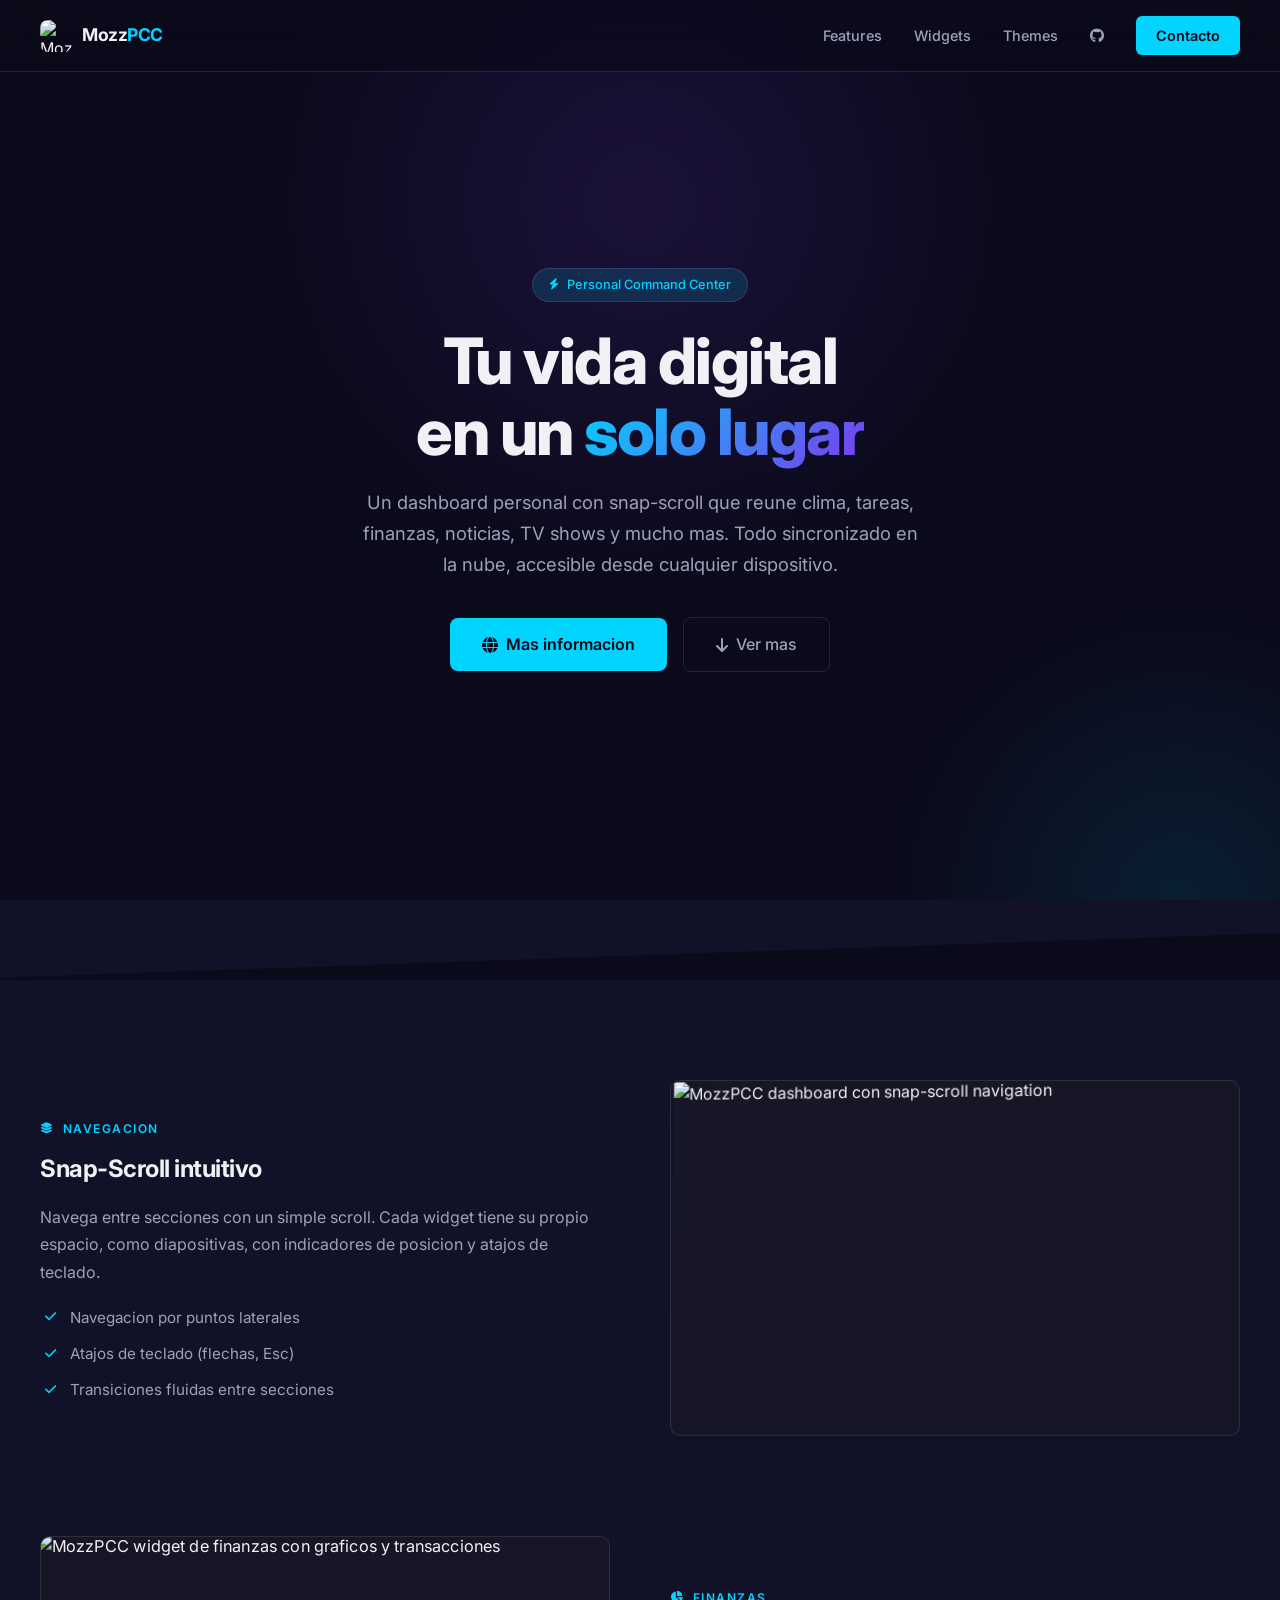
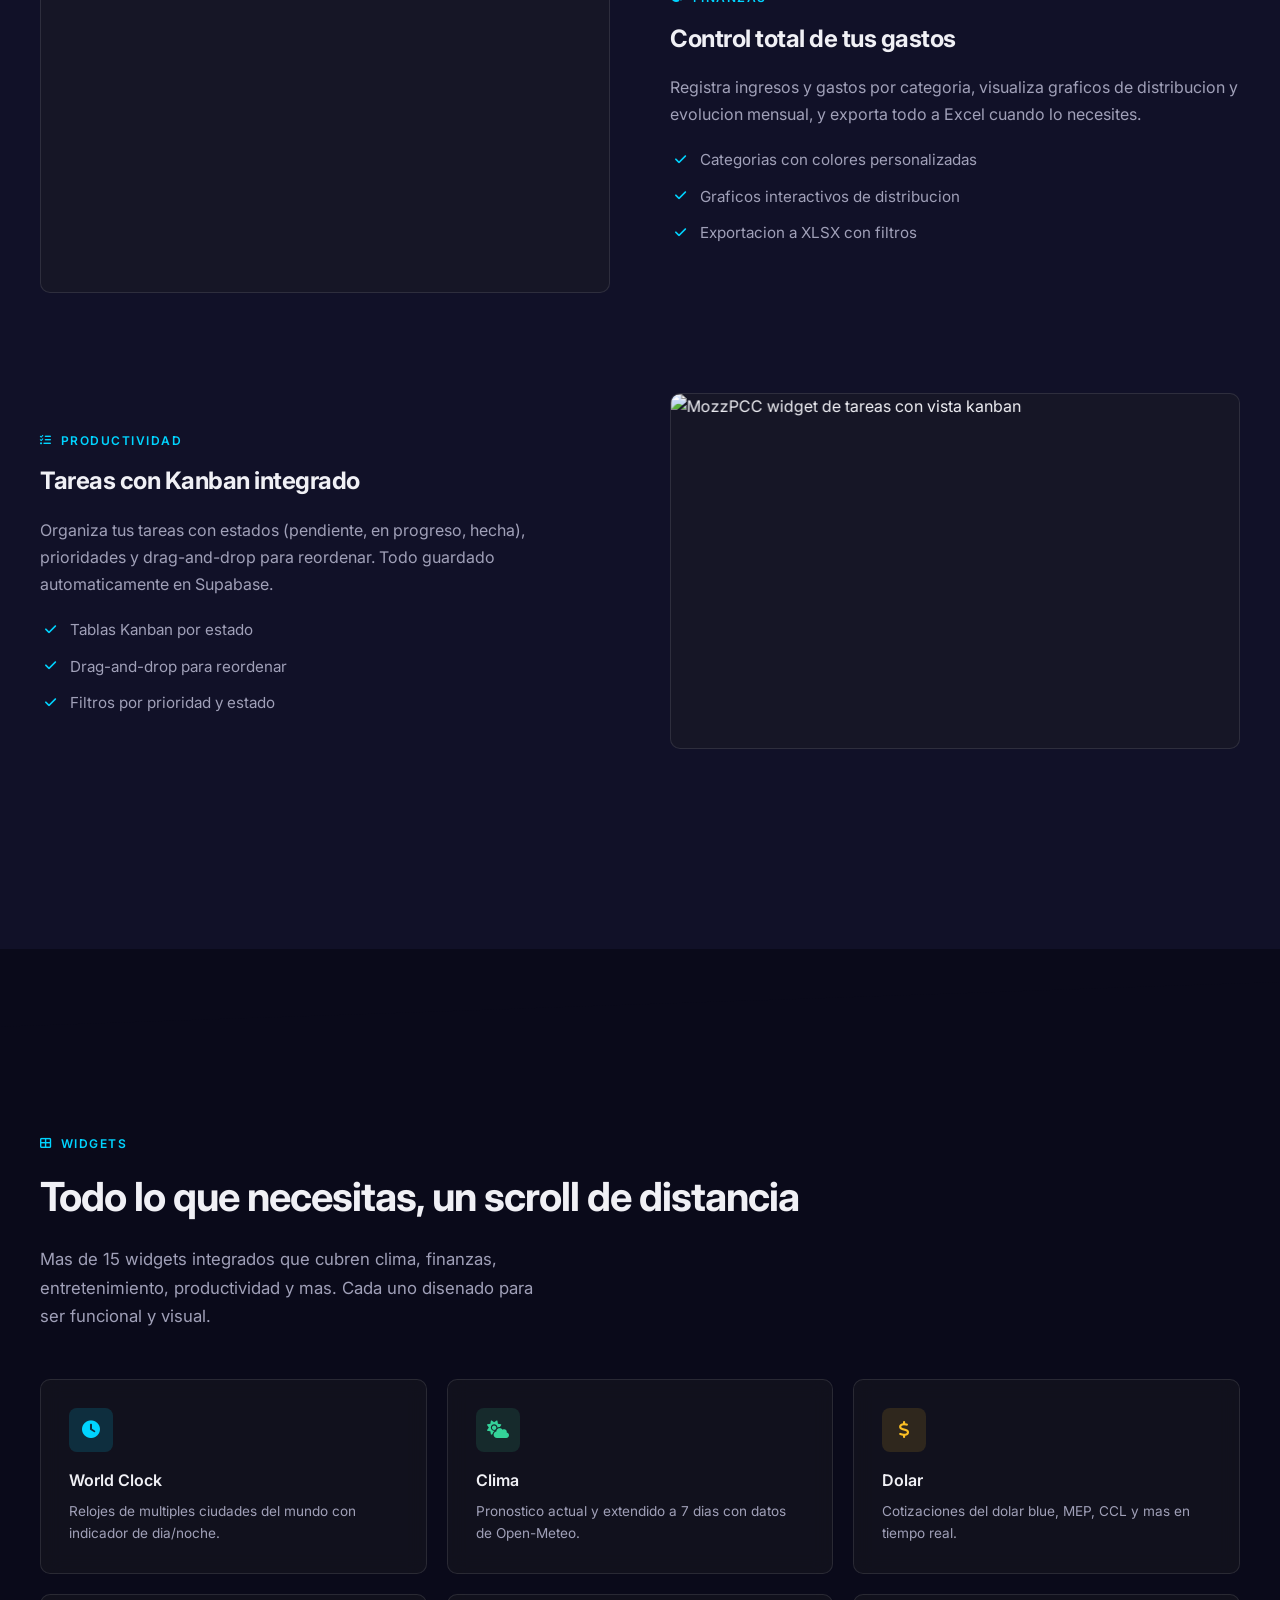
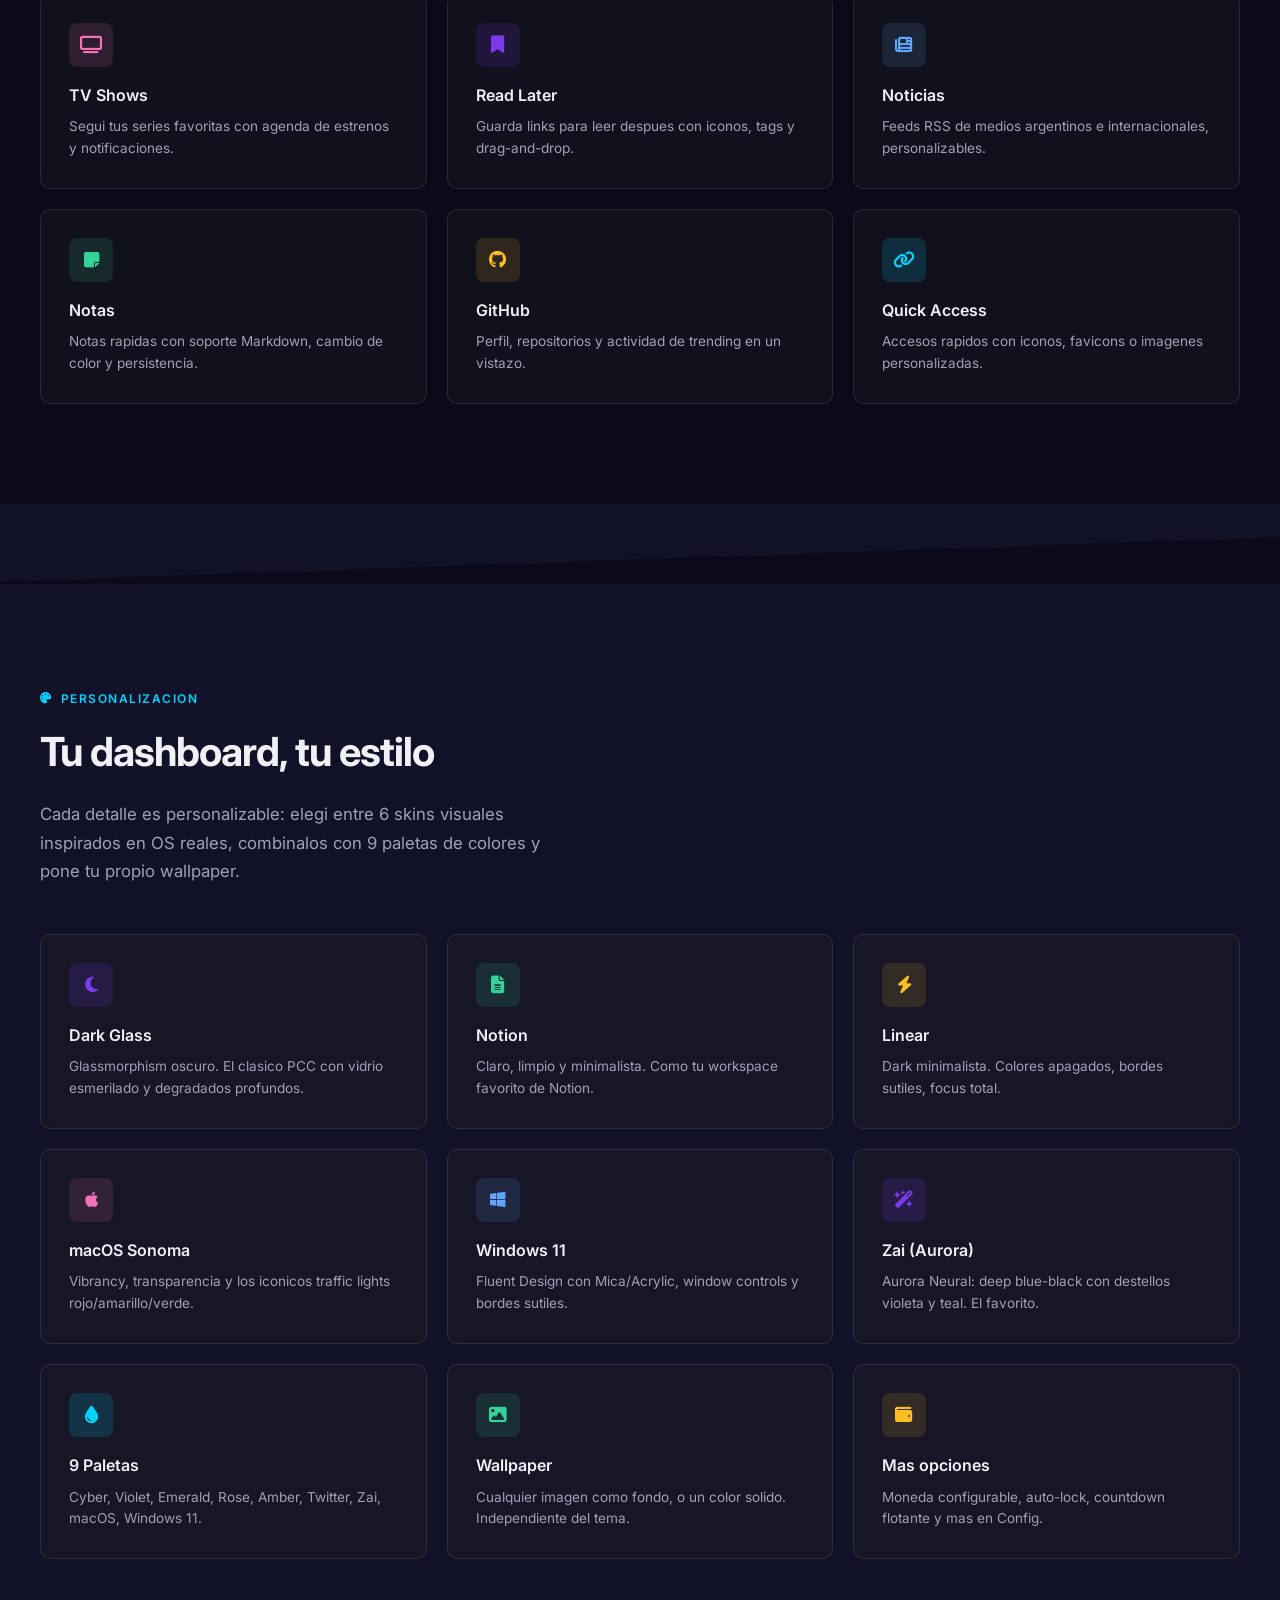
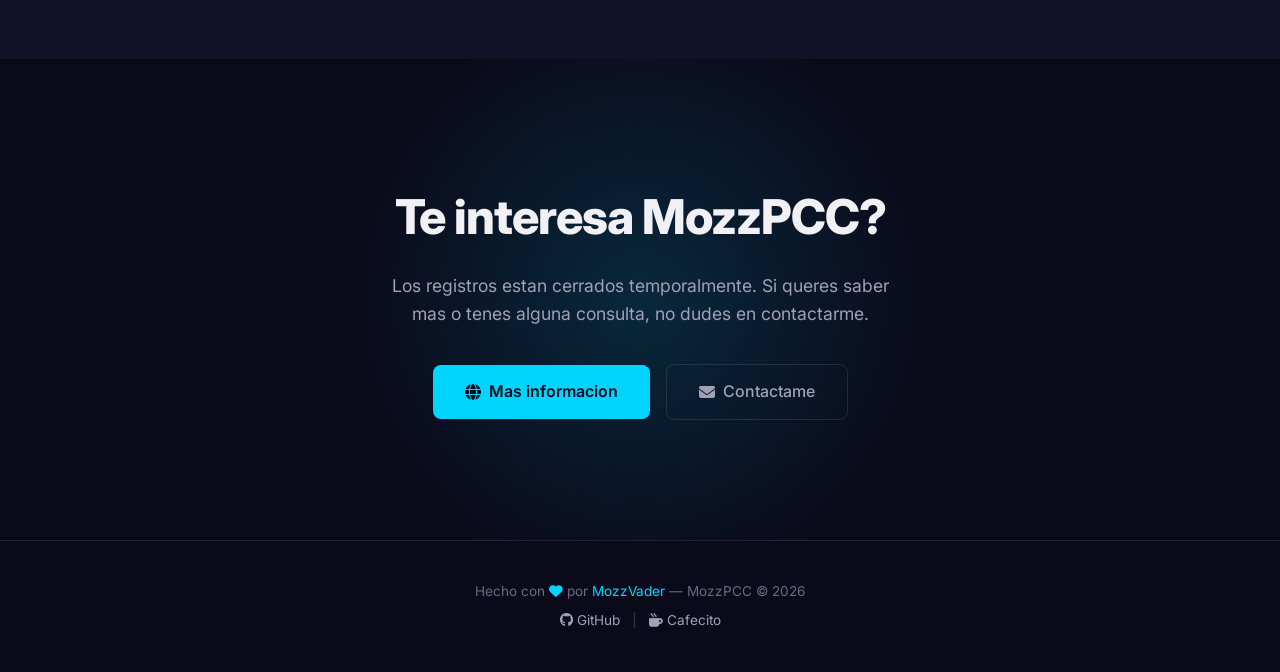
==== commit c49d86e6: "docs: actualizar README, schema.sql y landing page README.md: - Seccion 'Personalizacion' nueva (6 s" ====
--- a/landing.html
+++ b/landing.html
@@ -573,6 +573,7 @@
     <nav class="header-nav">
       <a href="#features">Features</a>
       <a href="#widgets">Widgets</a>
+      <a href="#themes">Themes</a>
       <a href="https://github.com/MozzVader/MozzPCC" target="_blank"><i class="fab fa-github"></i></a>
       <a href="#cta" class="btn-login">Contacto</a>
     </nav>
@@ -719,6 +720,66 @@
     </div>
   </section>
 
+  <!-- DIAGONAL -->
+  <div class="diagonal inv"></div>
+
+  <!-- THEMES SECTION -->
+  <section class="section section-dark" id="themes">
+    <div class="section-inner">
+      <div class="section-label"><i class="fas fa-palette"></i> Personalizacion</div>
+      <h2 class="section-title">Tu dashboard, tu estilo</h2>
+      <p class="section-desc">Cada detalle es personalizable: elegi entre 6 skins visuales inspirados en OS reales, combinalos con 9 paletas de colores y pone tu propio wallpaper.</p>
+
+      <div class="widgets-grid">
+        <div class="widget-card">
+          <div class="icon-wrap wc-purple"><i class="fas fa-moon"></i></div>
+          <h4>Dark Glass</h4>
+          <p>Glassmorphism oscuro. El clasico PCC con vidrio esmerilado y degradados profundos.</p>
+        </div>
+        <div class="widget-card">
+          <div class="icon-wrap wc-green"><i class="fas fa-file-lines"></i></div>
+          <h4>Notion</h4>
+          <p>Claro, limpio y minimalista. Como tu workspace favorito de Notion.</p>
+        </div>
+        <div class="widget-card">
+          <div class="icon-wrap wc-yellow"><i class="fas fa-bolt"></i></div>
+          <h4>Linear</h4>
+          <p>Dark minimalista. Colores apagados, bordes sutiles, focus total.</p>
+        </div>
+        <div class="widget-card">
+          <div class="icon-wrap wc-pink"><i class="fab fa-apple"></i></div>
+          <h4>macOS Sonoma</h4>
+          <p>Vibrancy, transparencia y los iconicos traffic lights rojo/amarillo/verde.</p>
+        </div>
+        <div class="widget-card">
+          <div class="icon-wrap wc-blue"><i class="fab fa-windows"></i></div>
+          <h4>Windows 11</h4>
+          <p>Fluent Design con Mica/Acrylic, window controls y bordes sutiles.</p>
+        </div>
+        <div class="widget-card">
+          <div class="icon-wrap wc-purple"><i class="fas fa-wand-magic-sparkles"></i></div>
+          <h4>Zai (Aurora)</h4>
+          <p>Aurora Neural: deep blue-black con destellos violeta y teal. El favorito.</p>
+        </div>
+        <div class="widget-card">
+          <div class="icon-wrap wc-cyan"><i class="fas fa-droplet"></i></div>
+          <h4>9 Paletas</h4>
+          <p>Cyber, Violet, Emerald, Rose, Amber, Twitter, Zai, macOS, Windows 11.</p>
+        </div>
+        <div class="widget-card">
+          <div class="icon-wrap wc-green"><i class="fas fa-image"></i></div>
+          <h4>Wallpaper</h4>
+          <p>Cualquier imagen como fondo, o un color solido. Independiente del tema.</p>
+        </div>
+        <div class="widget-card">
+          <div class="icon-wrap wc-yellow"><i class="fas fa-wallet"></i></div>
+          <h4>Mas opciones</h4>
+          <p>Moneda configurable, auto-lock, countdown flotante y mas en Config.</p>
+        </div>
+      </div>
+    </div>
+  </section>
+
   <!-- CTA -->
   <section class="cta-section" id="cta">
     <h2>Te interesa <span class="gradient">MozzPCC</span>?</h2>
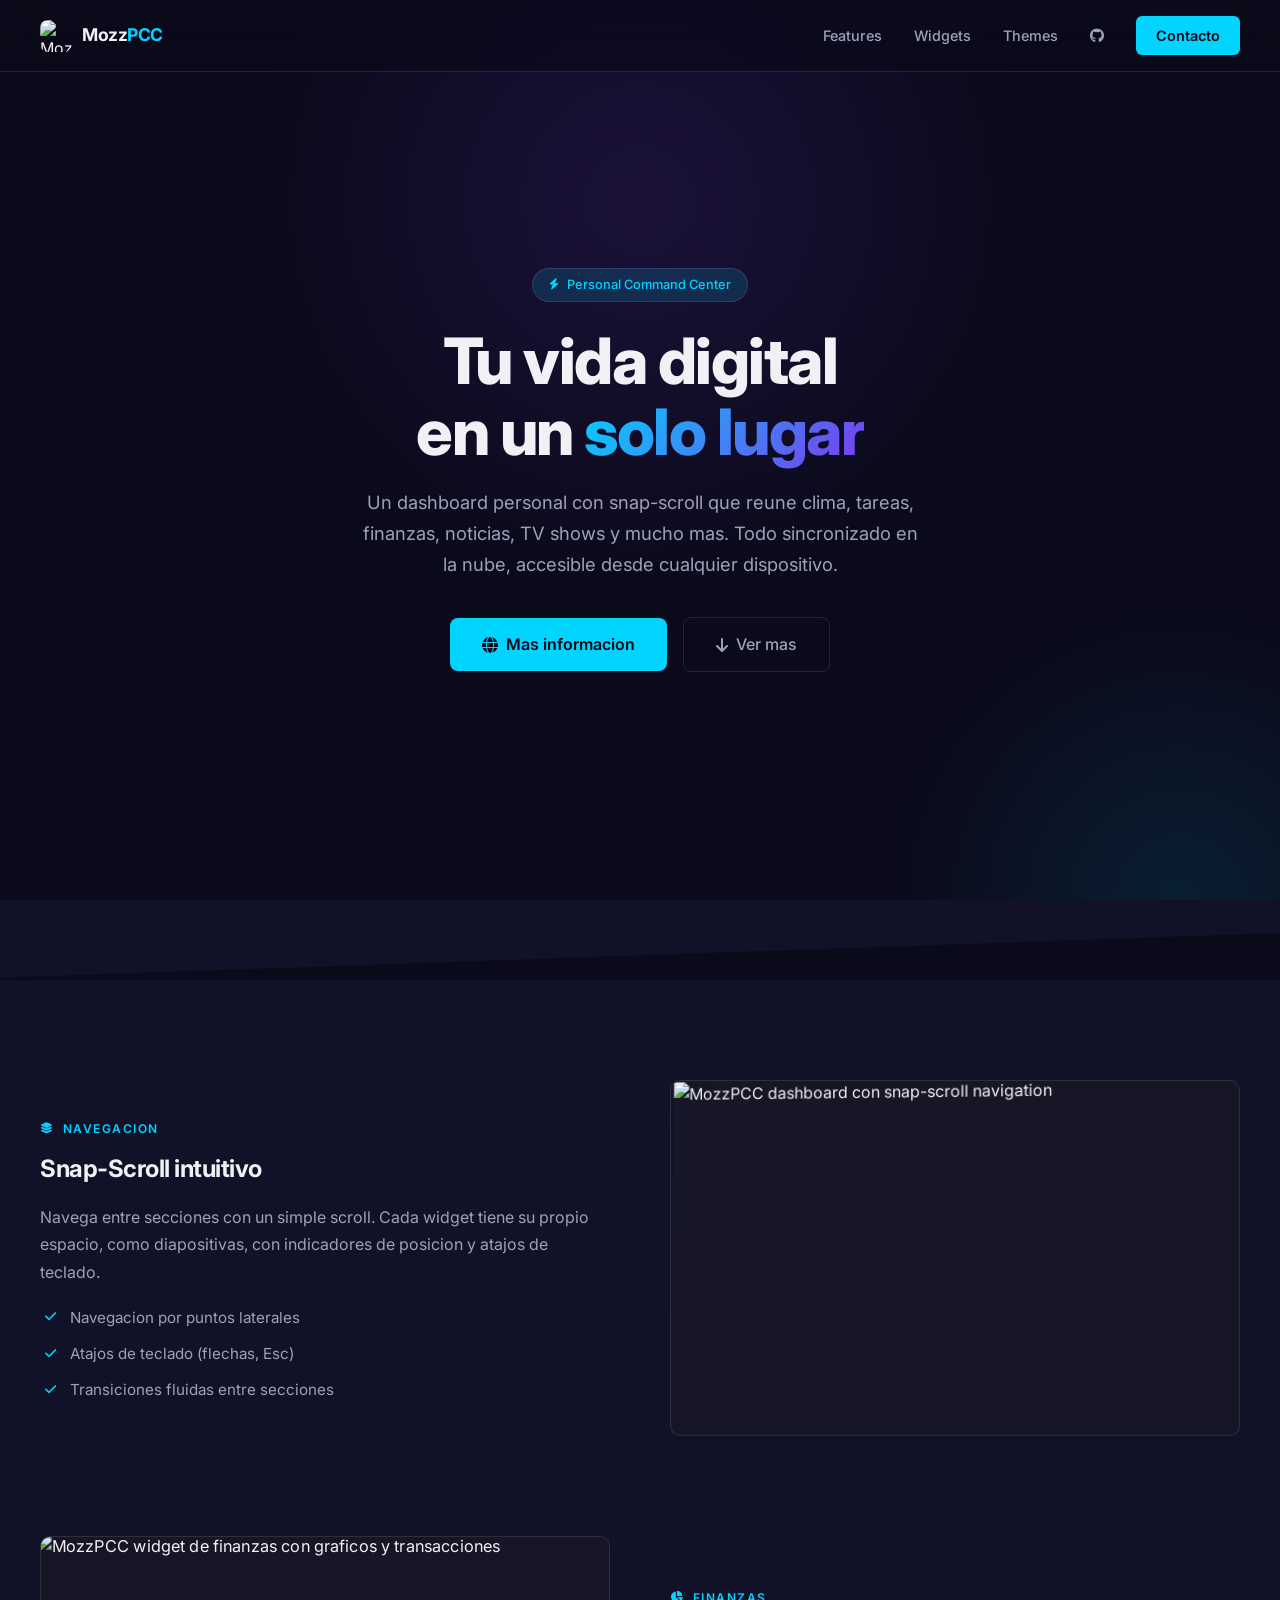
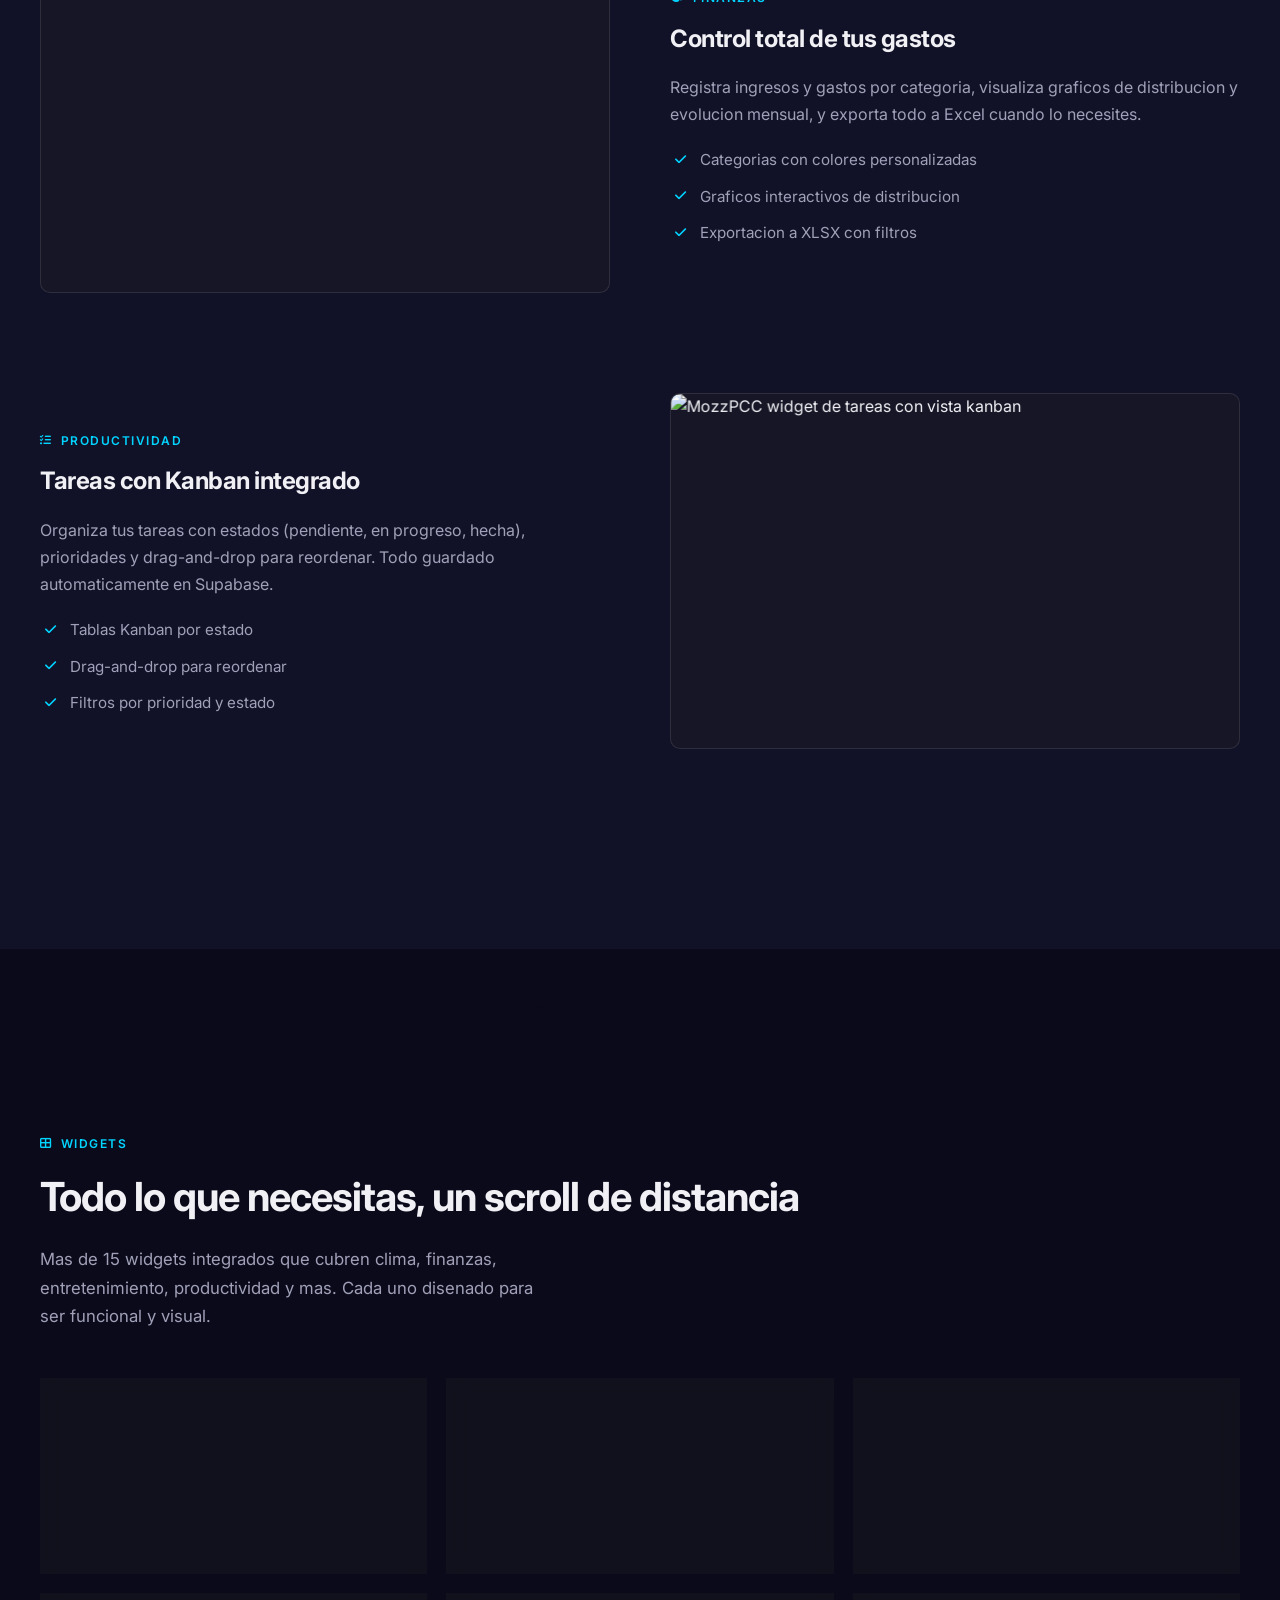
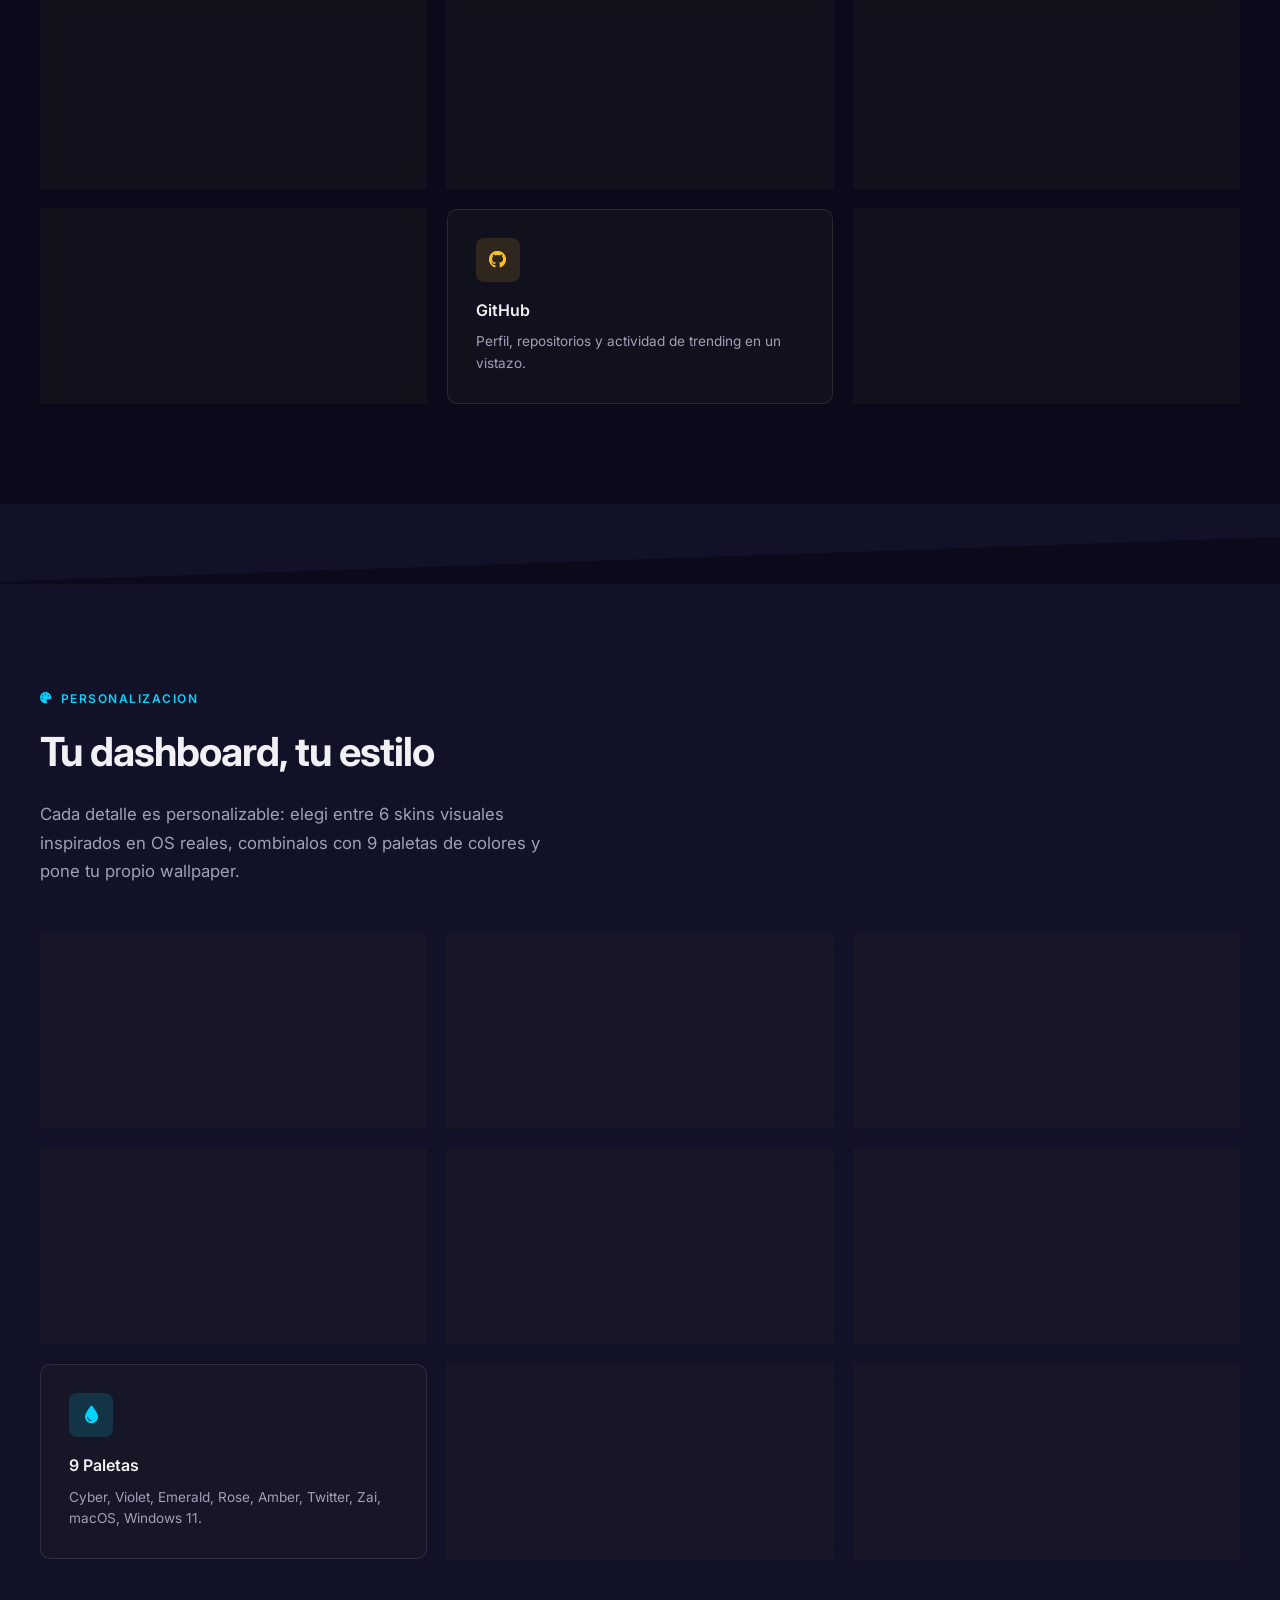
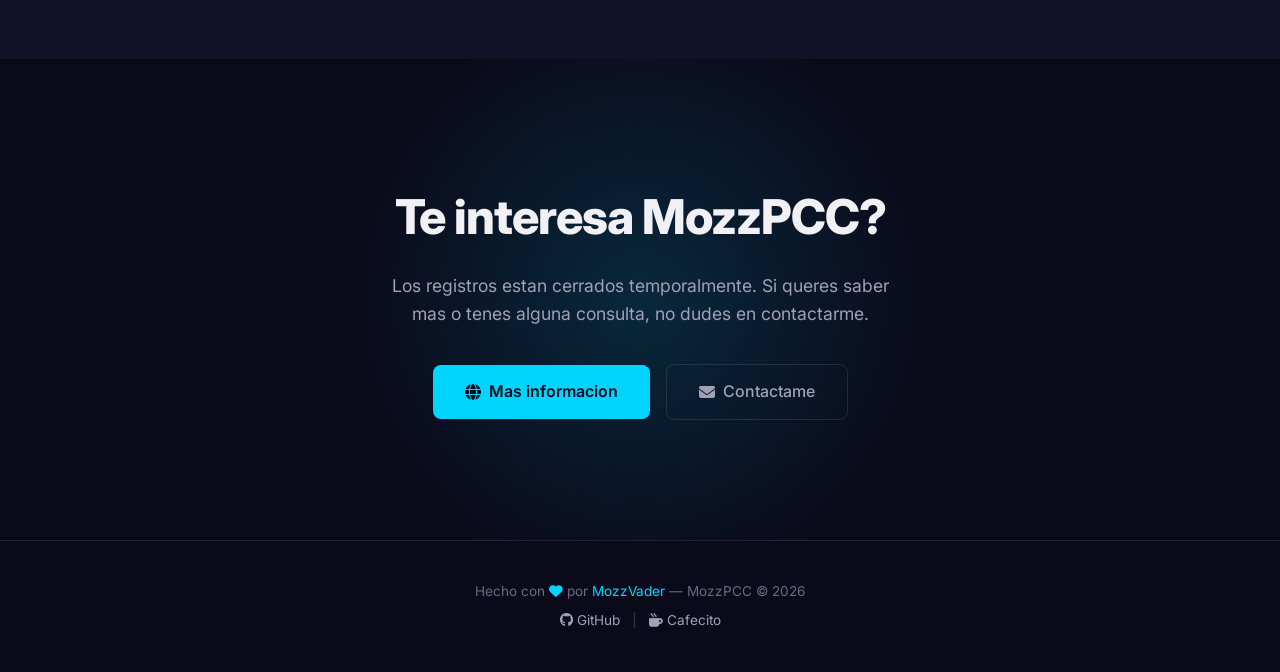
==== commit 27966a6f: "Update links to MozzDev website" ====
--- a/landing.html
+++ b/landing.html
@@ -785,7 +785,7 @@
     <h2>Te interesa <span class="gradient">MozzPCC</span>?</h2>
     <p>Los registros estan cerrados temporalmente. Si queres saber mas o tenes alguna consulta, no dudes en contactarme.</p>
     <div class="cta-actions">
-      <a href="https://mozzdev.pages.dev/" target="_blank" class="btn-primary">
+      <a href="https://www.mozzdev.com/" target="_blank" class="btn-primary">
         <i class="fas fa-globe"></i> Mas informacion
       </a>
       <a href="#" id="contact-btn" class="btn-ghost" data-email="">
@@ -810,7 +810,7 @@
 
   <!-- FOOTER -->
   <footer class="footer">
-    <p>Hecho con <i class="fas fa-heart" style="color:var(--accent)"></i> por <a href="https://mozzdev.pages.dev/" target="_blank">MozzVader</a> &mdash; MozzPCC &copy; 2026</p>
+    <p>Hecho con <i class="fas fa-heart" style="color:var(--accent)"></i> por <a href="https://www.mozzdev.com/" target="_blank">MozzVader</a> &mdash; MozzPCC &copy; 2026</p>
     <p class="footer-links" style="margin-top:8px">
       <a href="https://github.com/mozzvader/MozzPCC" target="_blank" rel="noopener noreferrer">
         <i class="fa-brands fa-github"></i> GitHub
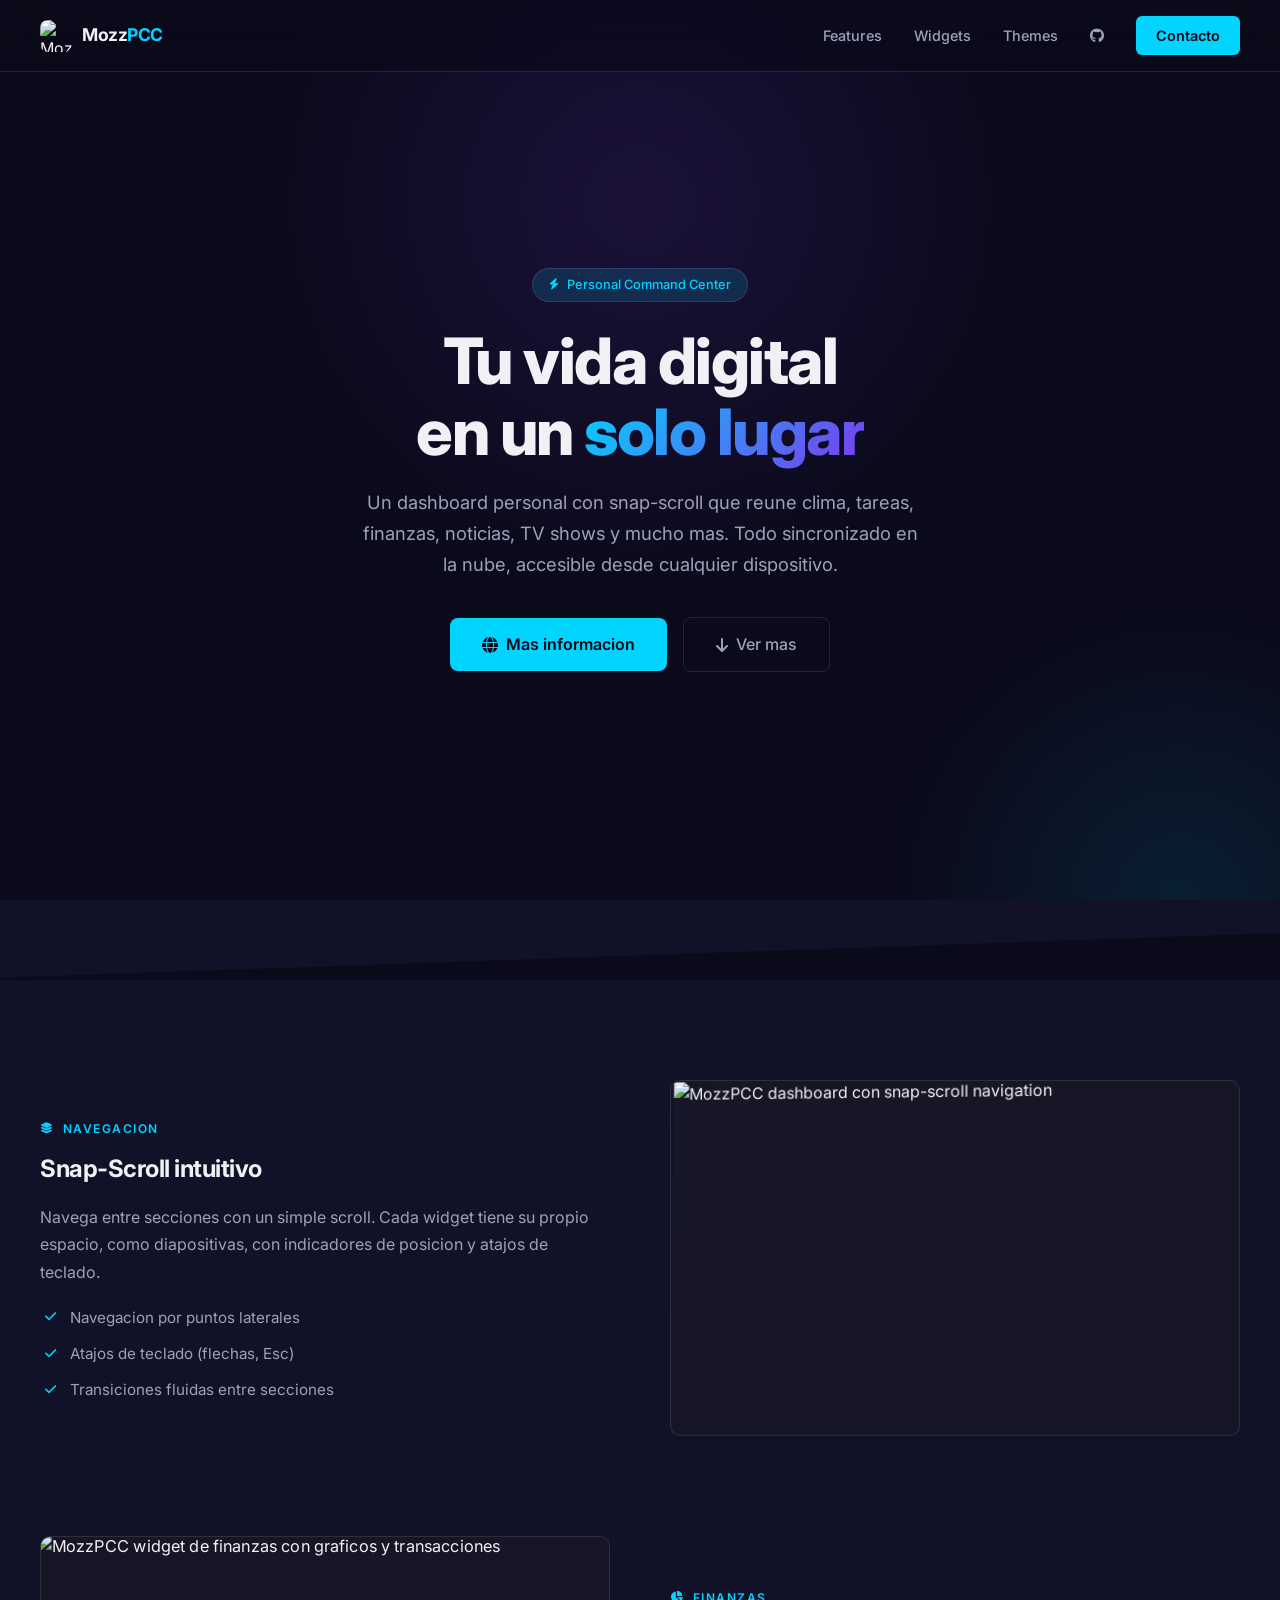
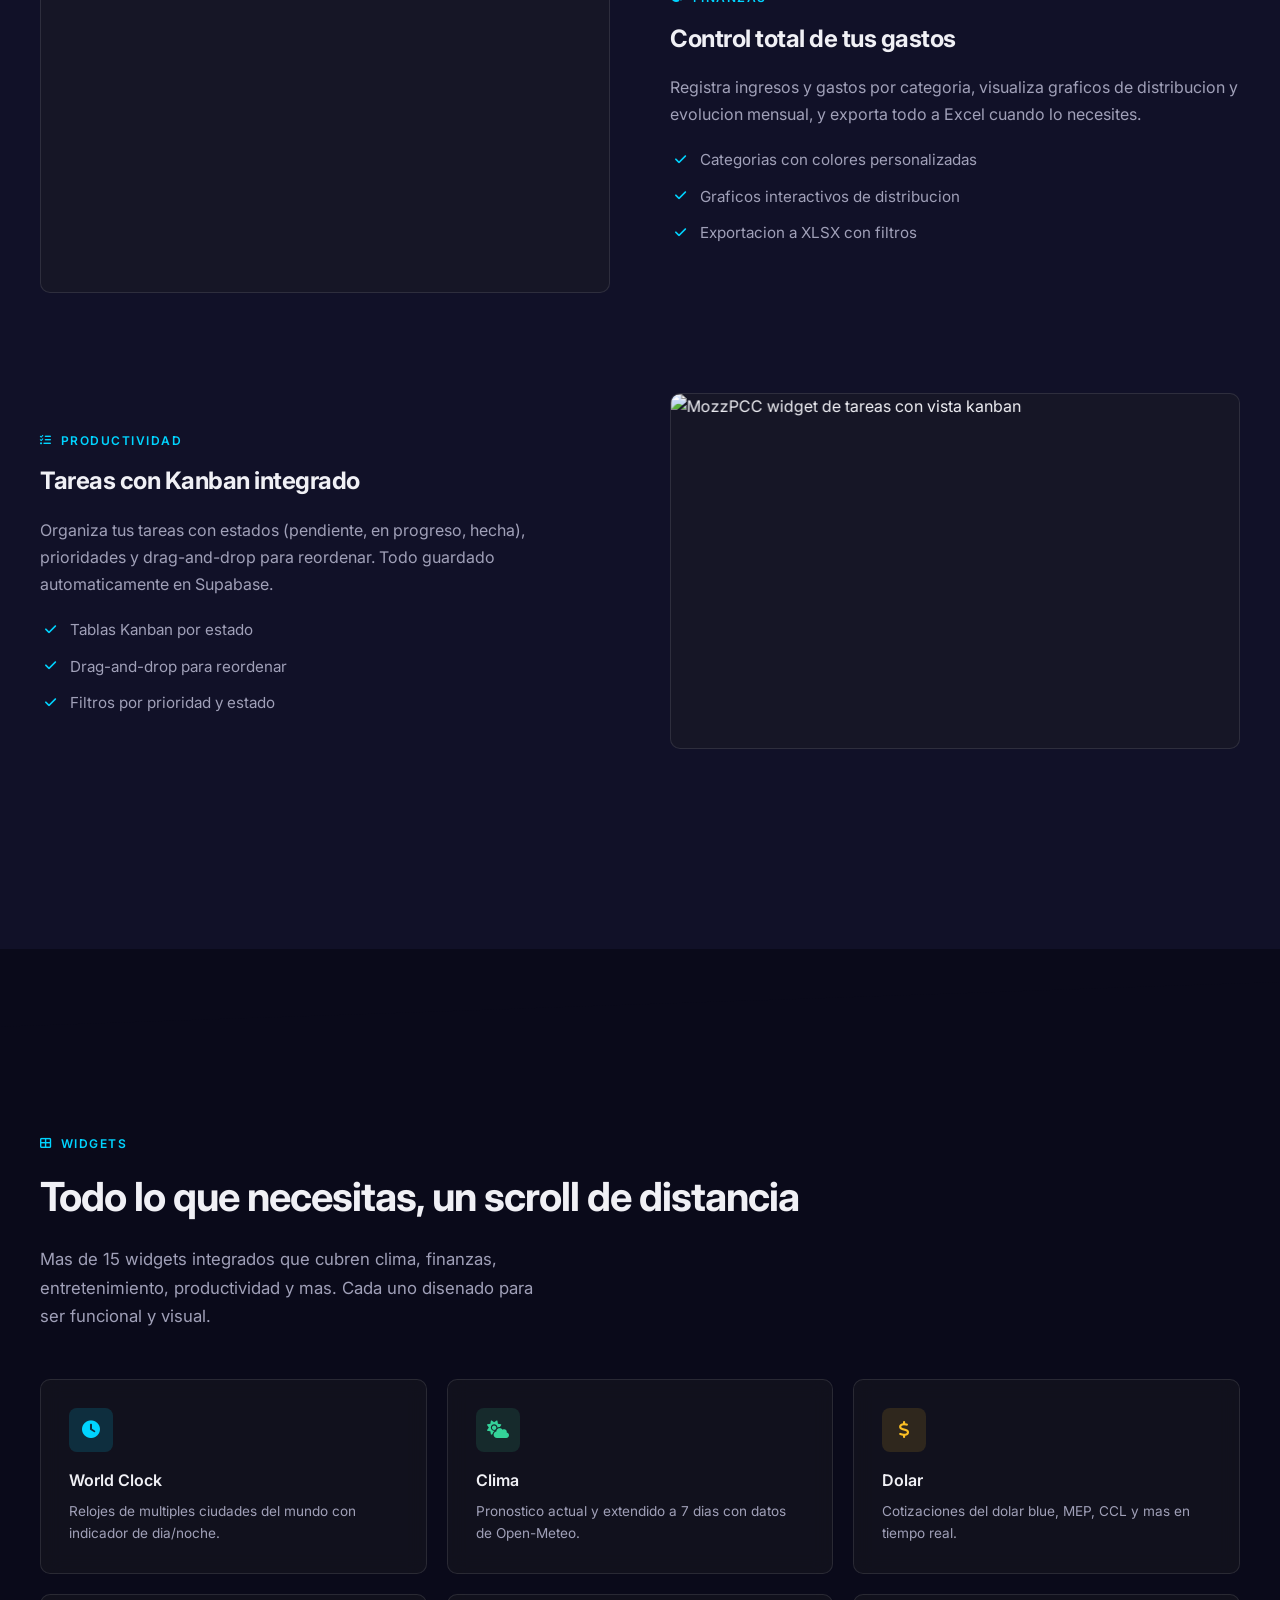
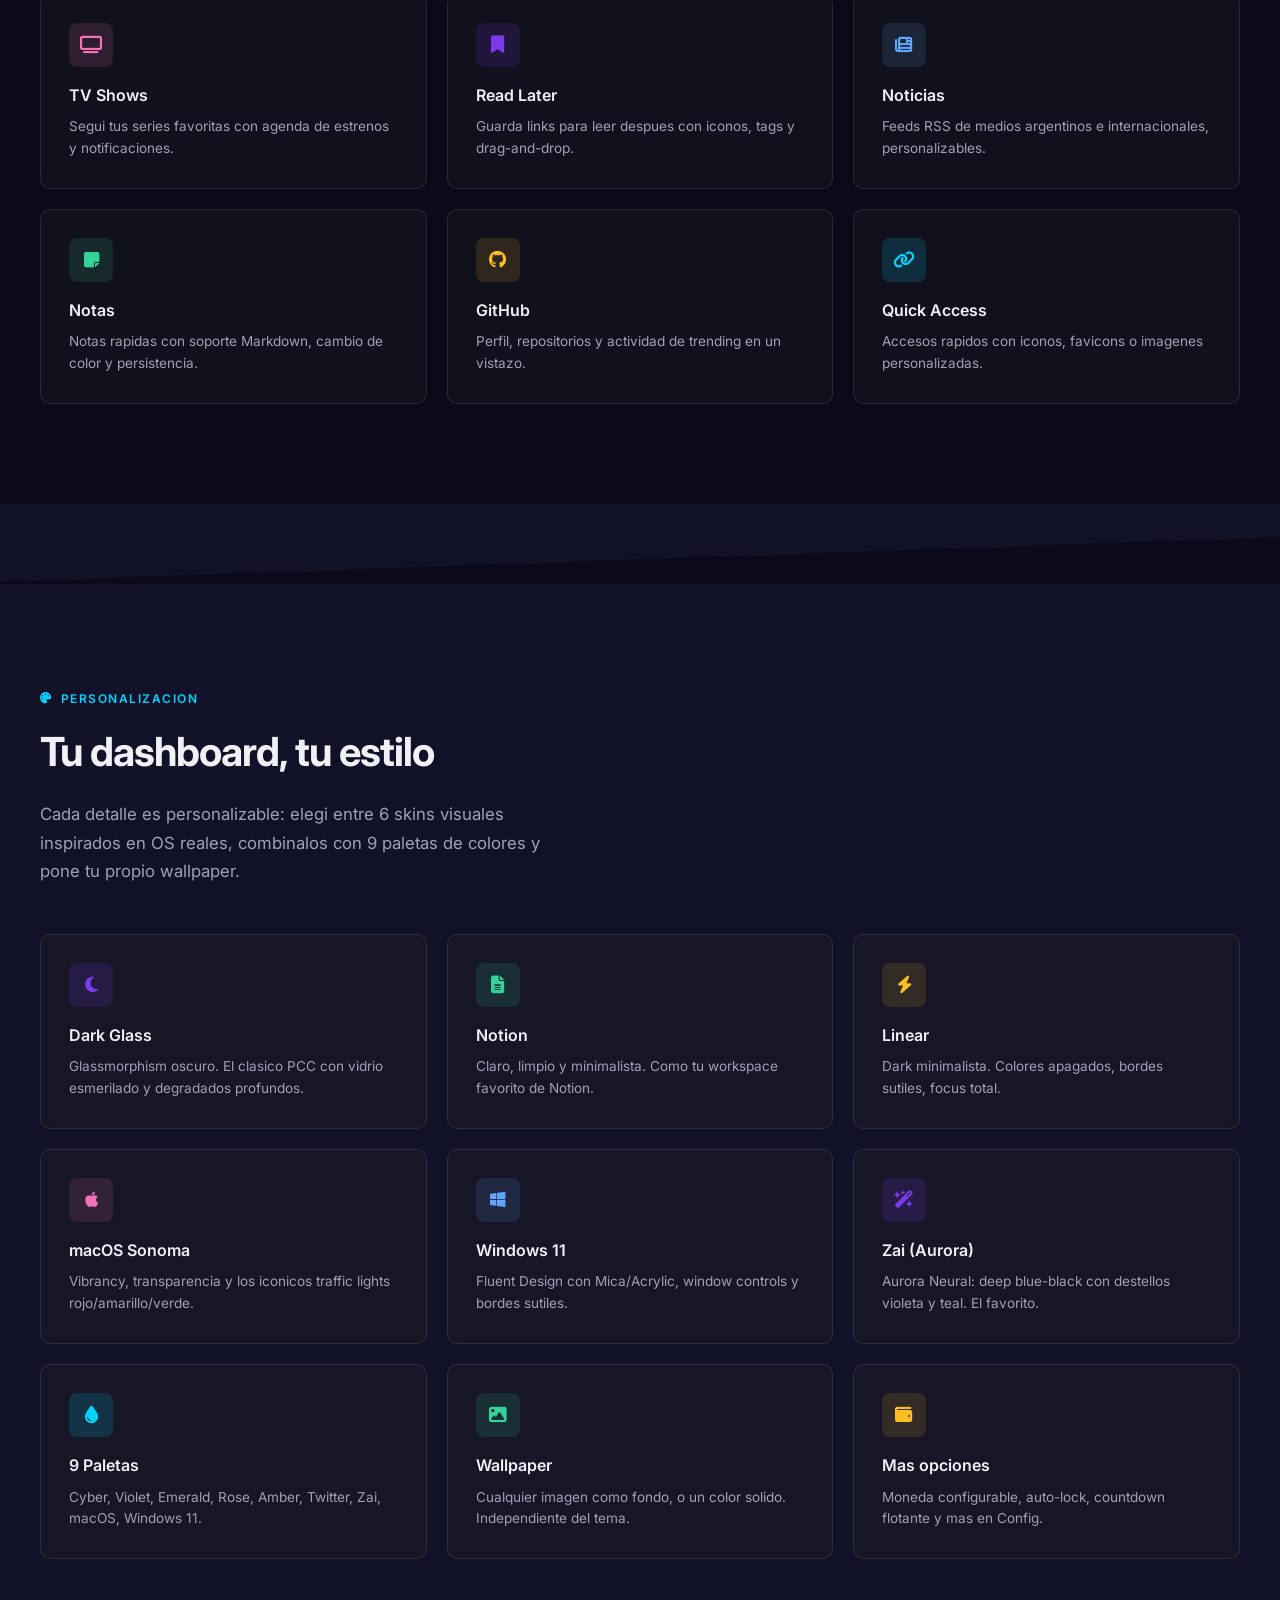
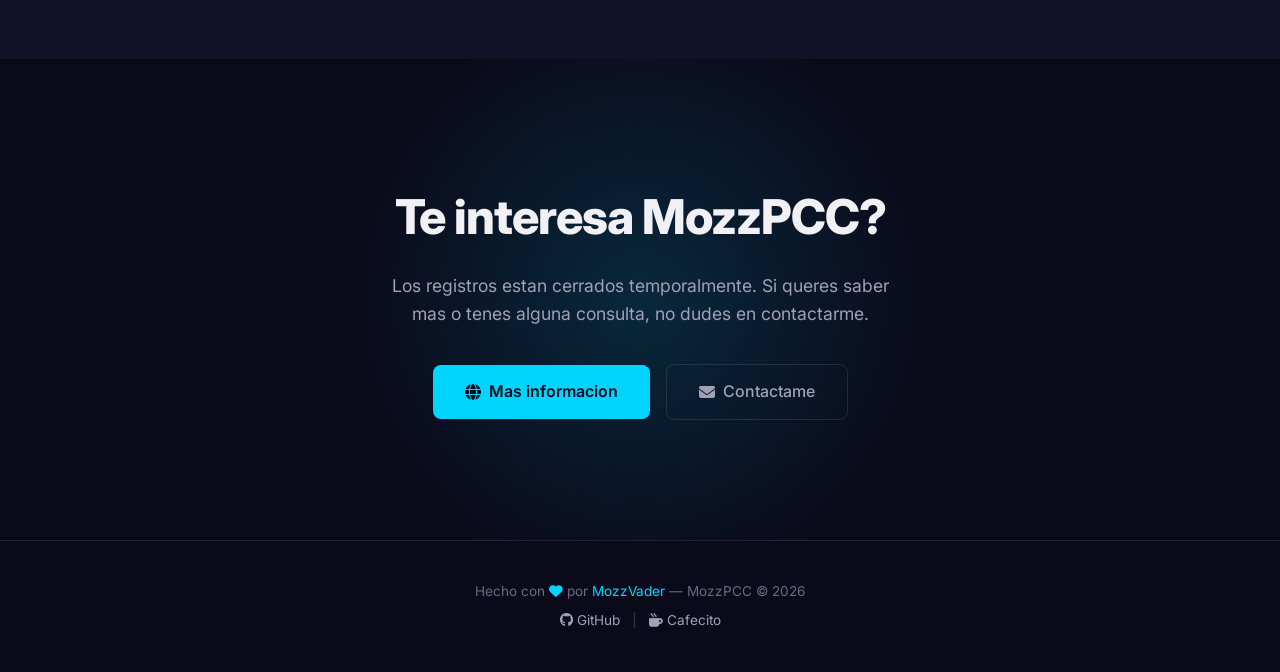
==== commit 64d8005b: "Update footer link to correct MozzDev URL" ====
--- a/landing.html
+++ b/landing.html
@@ -810,7 +810,7 @@
 
   <!-- FOOTER -->
   <footer class="footer">
-    <p>Hecho con <i class="fas fa-heart" style="color:var(--accent)"></i> por <a href="https://www.mozzdev.com/" target="_blank">MozzVader</a> &mdash; MozzPCC &copy; 2026</p>
+    <p>Hecho con <i class="fas fa-heart" style="color:var(--accent)"></i> por <a href="https://mozzdev.com/" target="_blank">MozzVader</a> &mdash; MozzPCC &copy; 2026</p>
     <p class="footer-links" style="margin-top:8px">
       <a href="https://github.com/mozzvader/MozzPCC" target="_blank" rel="noopener noreferrer">
         <i class="fa-brands fa-github"></i> GitHub
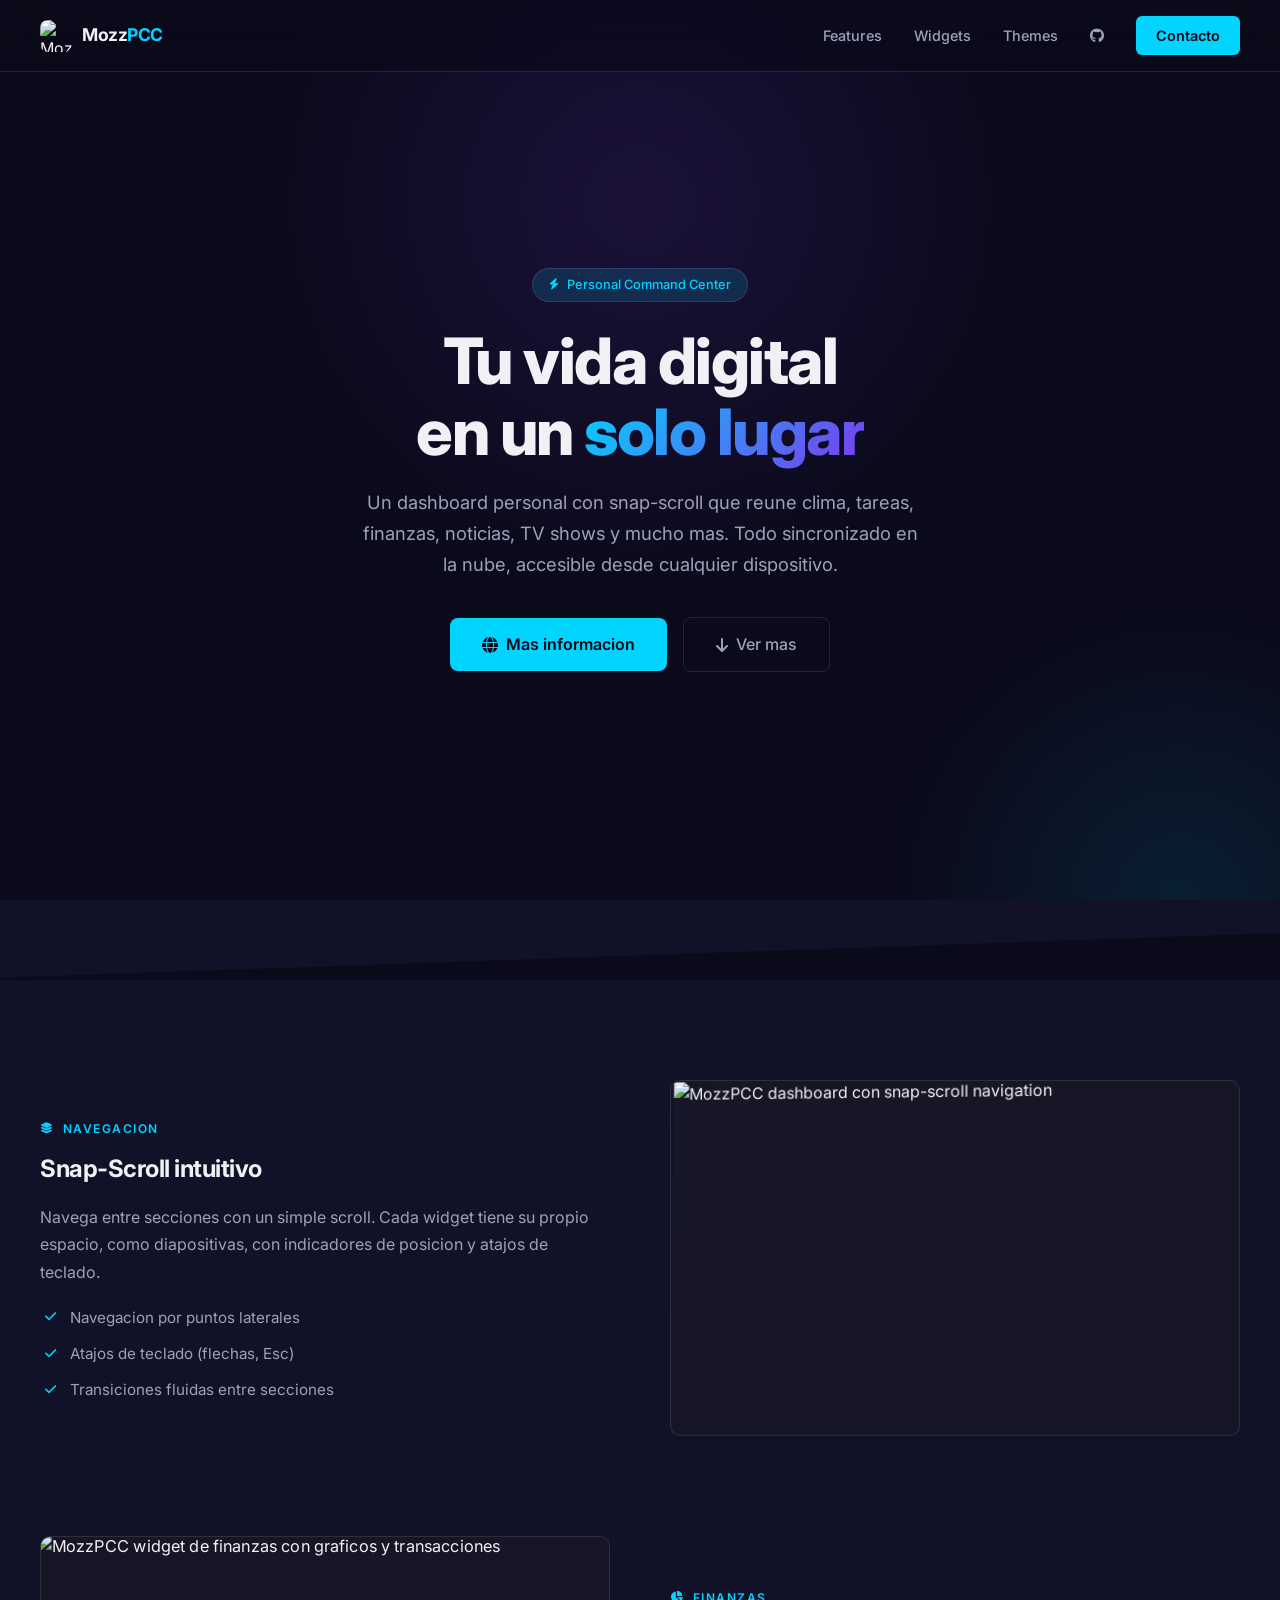
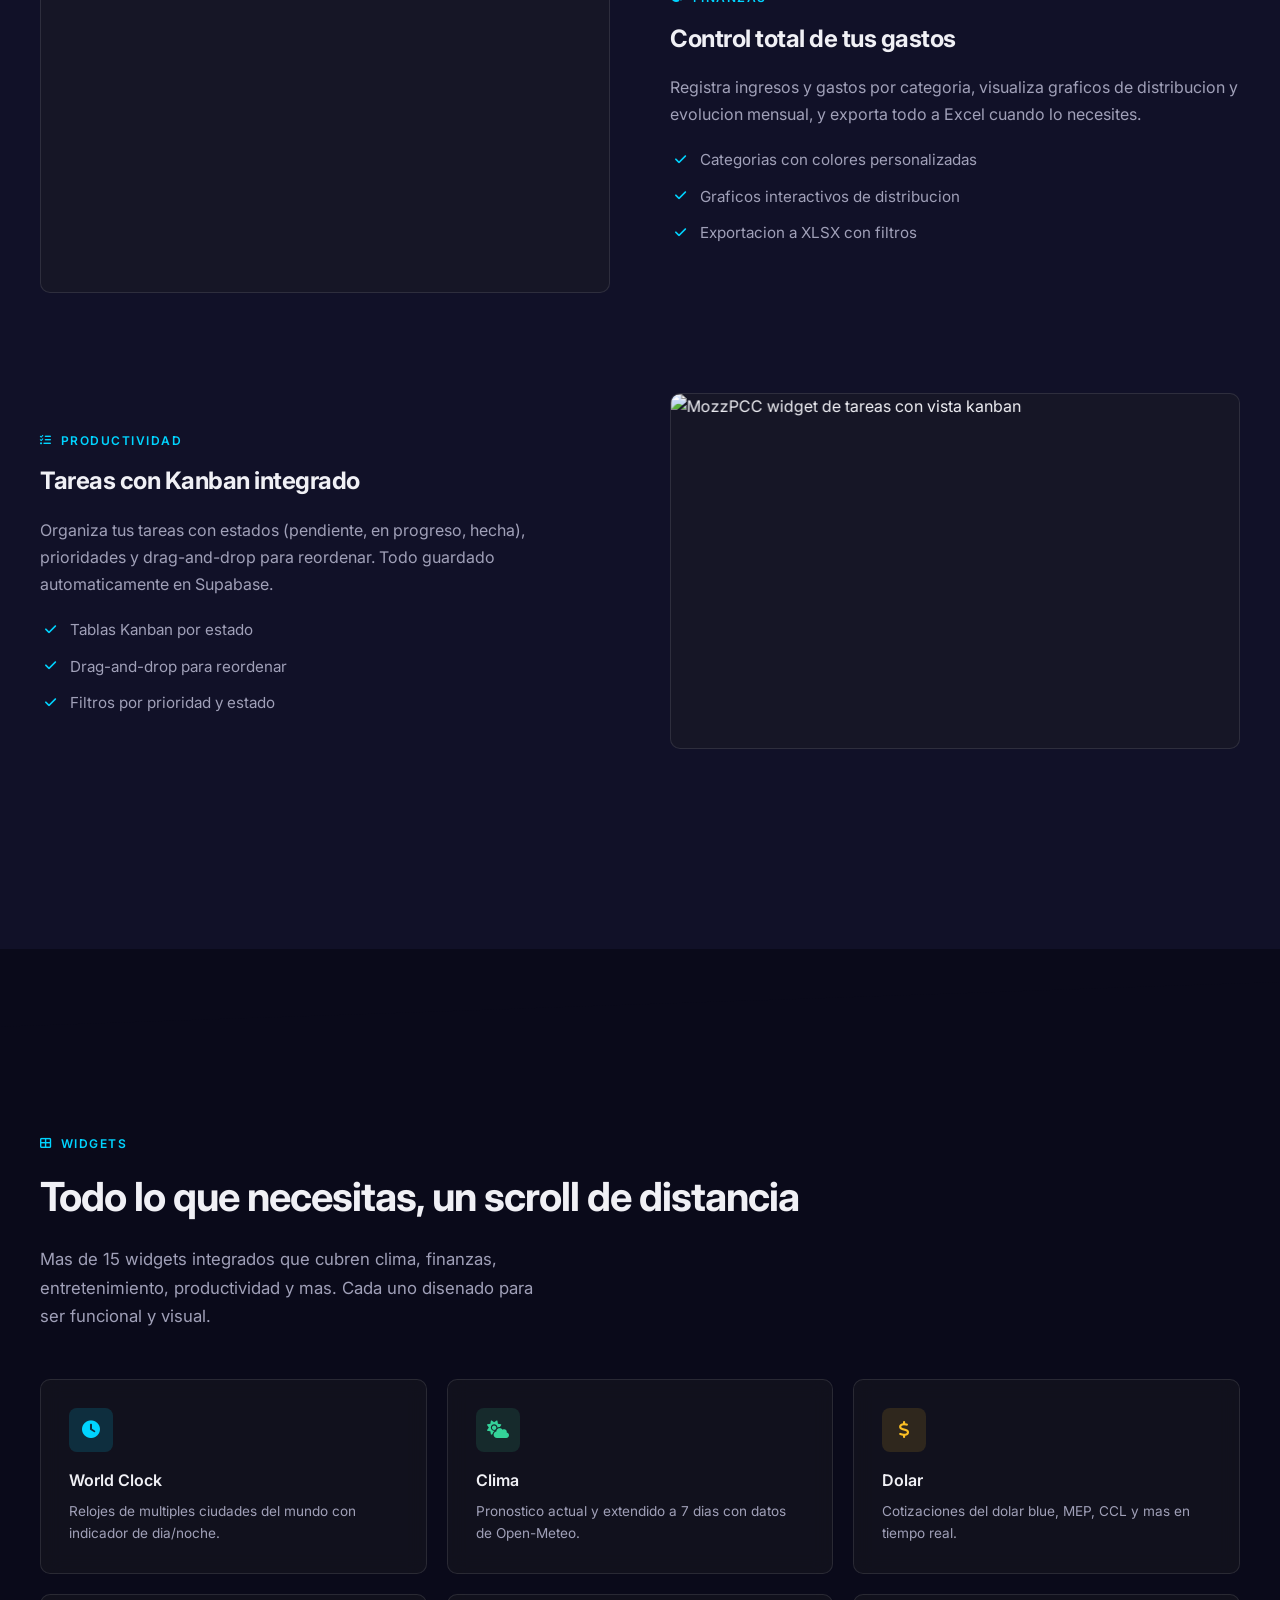
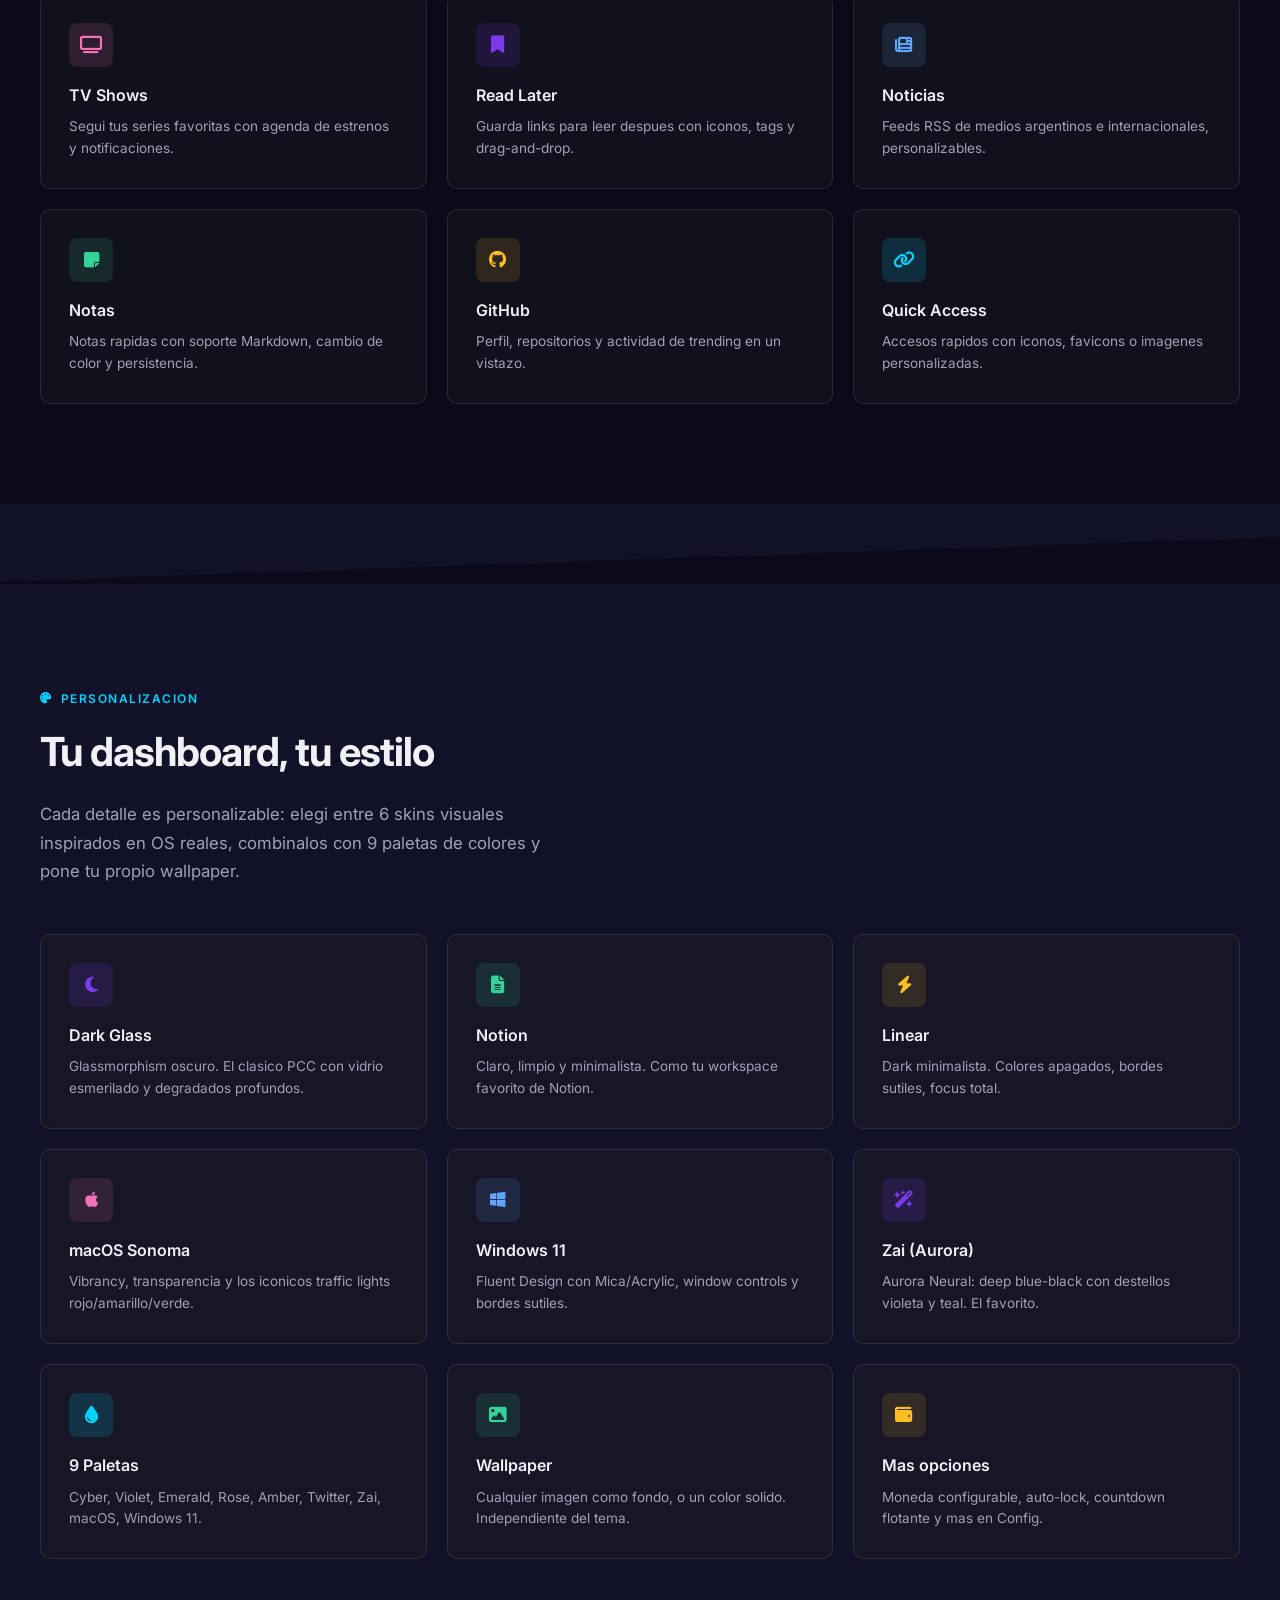
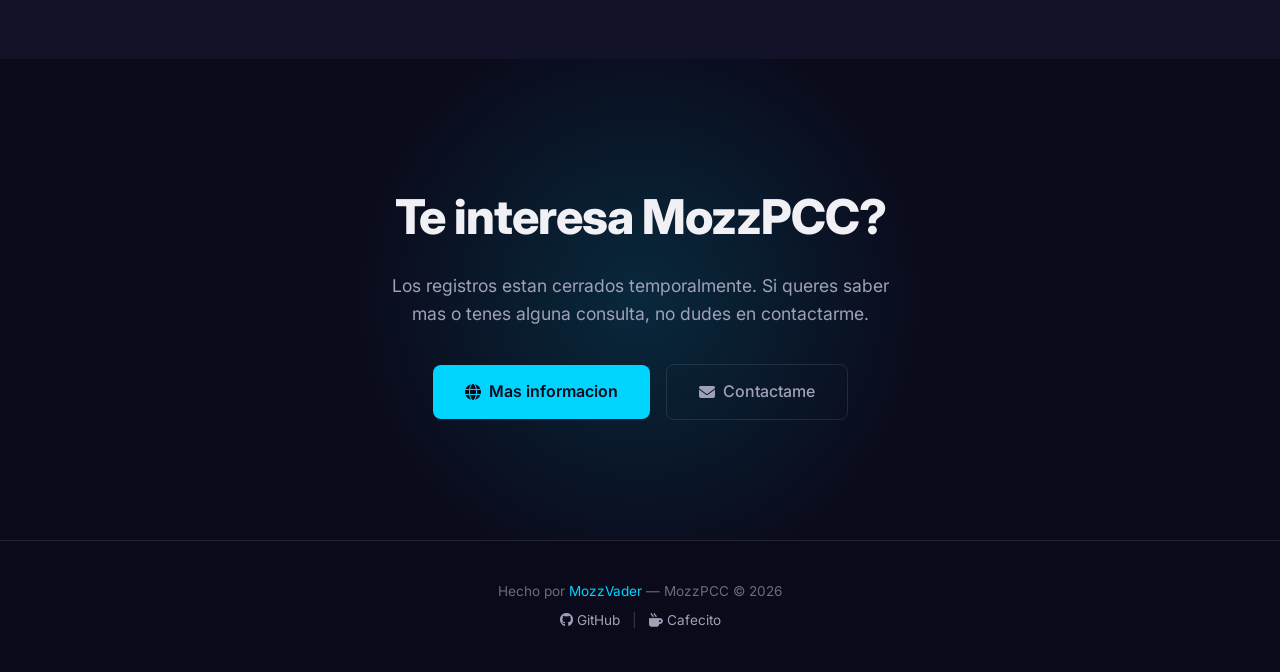
==== commit dede0e4d: "Update links and footer content in landing.html" ====
--- a/landing.html
+++ b/landing.html
@@ -785,7 +785,7 @@
     <h2>Te interesa <span class="gradient">MozzPCC</span>?</h2>
     <p>Los registros estan cerrados temporalmente. Si queres saber mas o tenes alguna consulta, no dudes en contactarme.</p>
     <div class="cta-actions">
-      <a href="https://www.mozzdev.com/" target="_blank" class="btn-primary">
+      <a href="https://mozzdev.com/" target="_blank" class="btn-primary">
         <i class="fas fa-globe"></i> Mas informacion
       </a>
       <a href="#" id="contact-btn" class="btn-ghost" data-email="">
@@ -810,7 +810,7 @@
 
   <!-- FOOTER -->
   <footer class="footer">
-    <p>Hecho con <i class="fas fa-heart" style="color:var(--accent)"></i> por <a href="https://mozzdev.com/" target="_blank">MozzVader</a> &mdash; MozzPCC &copy; 2026</p>
+    <p>Hecho por <a href="https://mozzdev.com/" target="_blank">MozzVader</a> &mdash; MozzPCC &copy; 2026</p>
     <p class="footer-links" style="margin-top:8px">
       <a href="https://github.com/mozzvader/MozzPCC" target="_blank" rel="noopener noreferrer">
         <i class="fa-brands fa-github"></i> GitHub
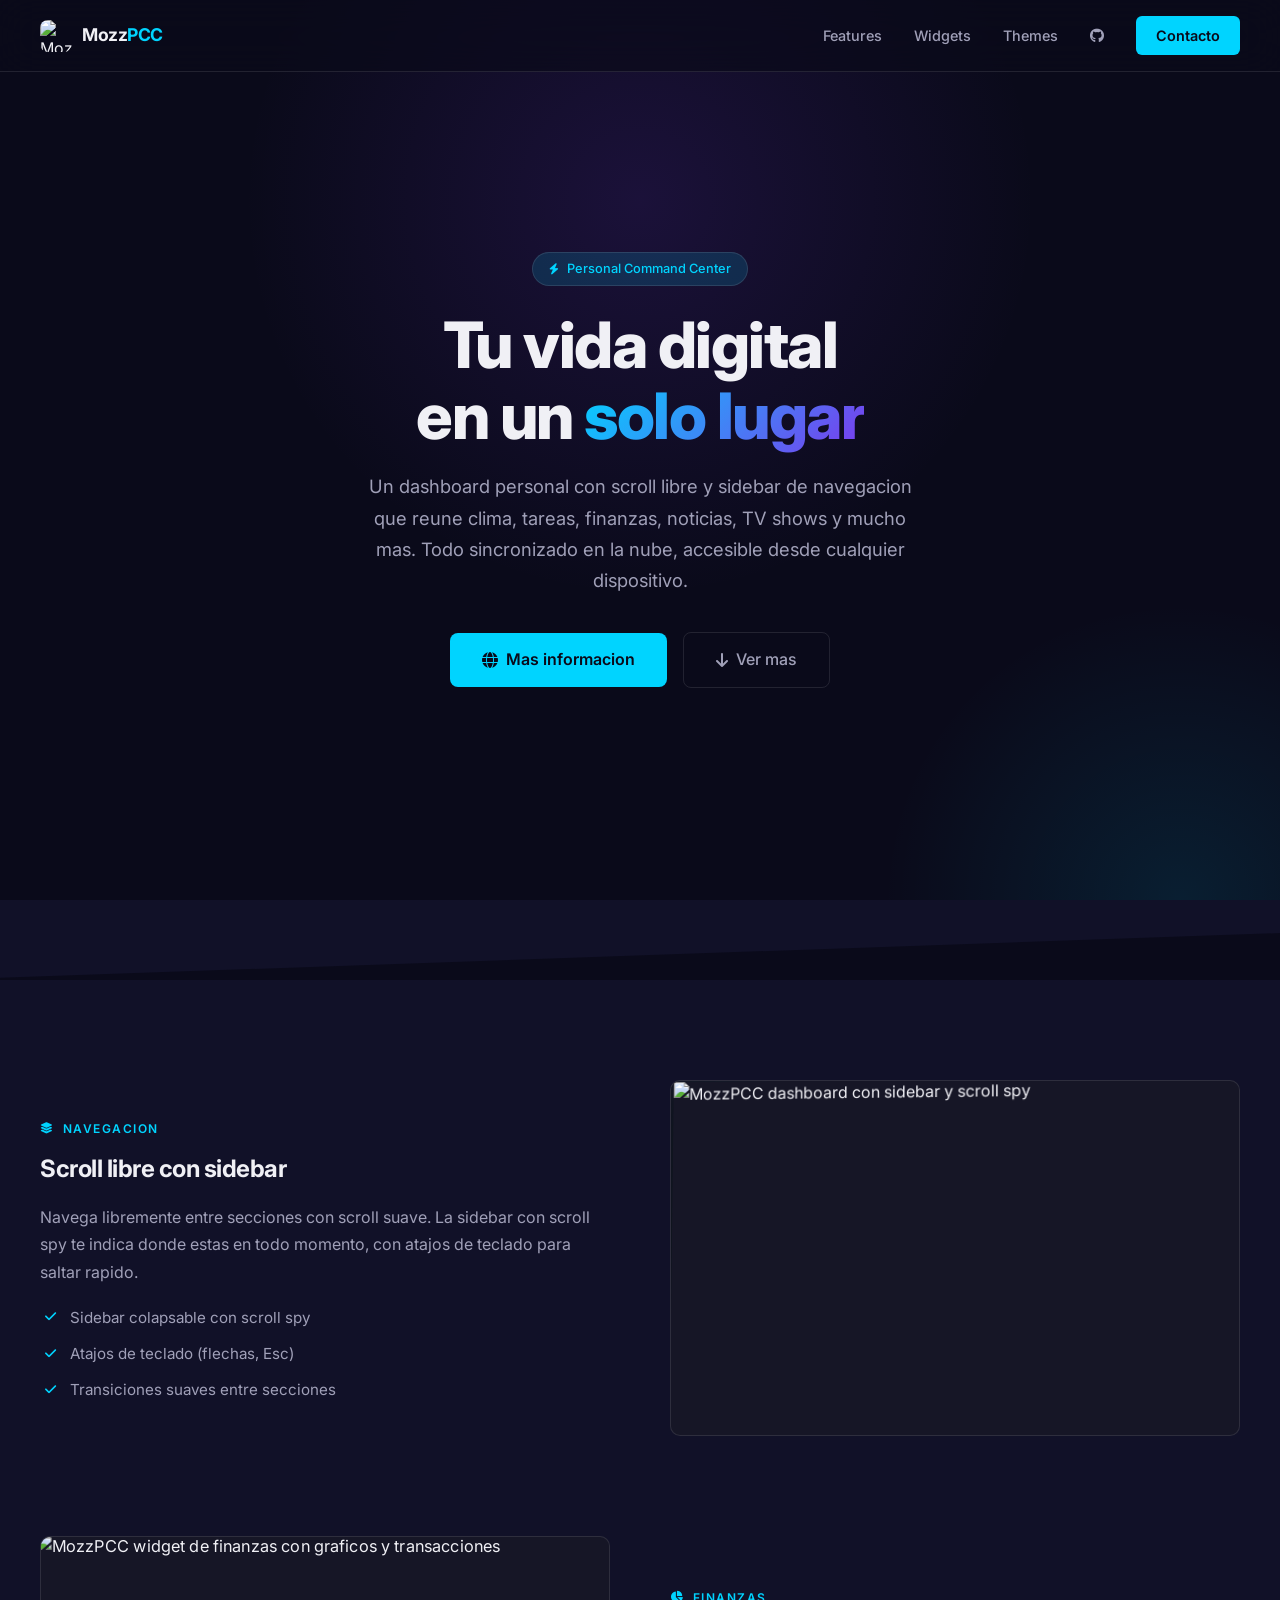
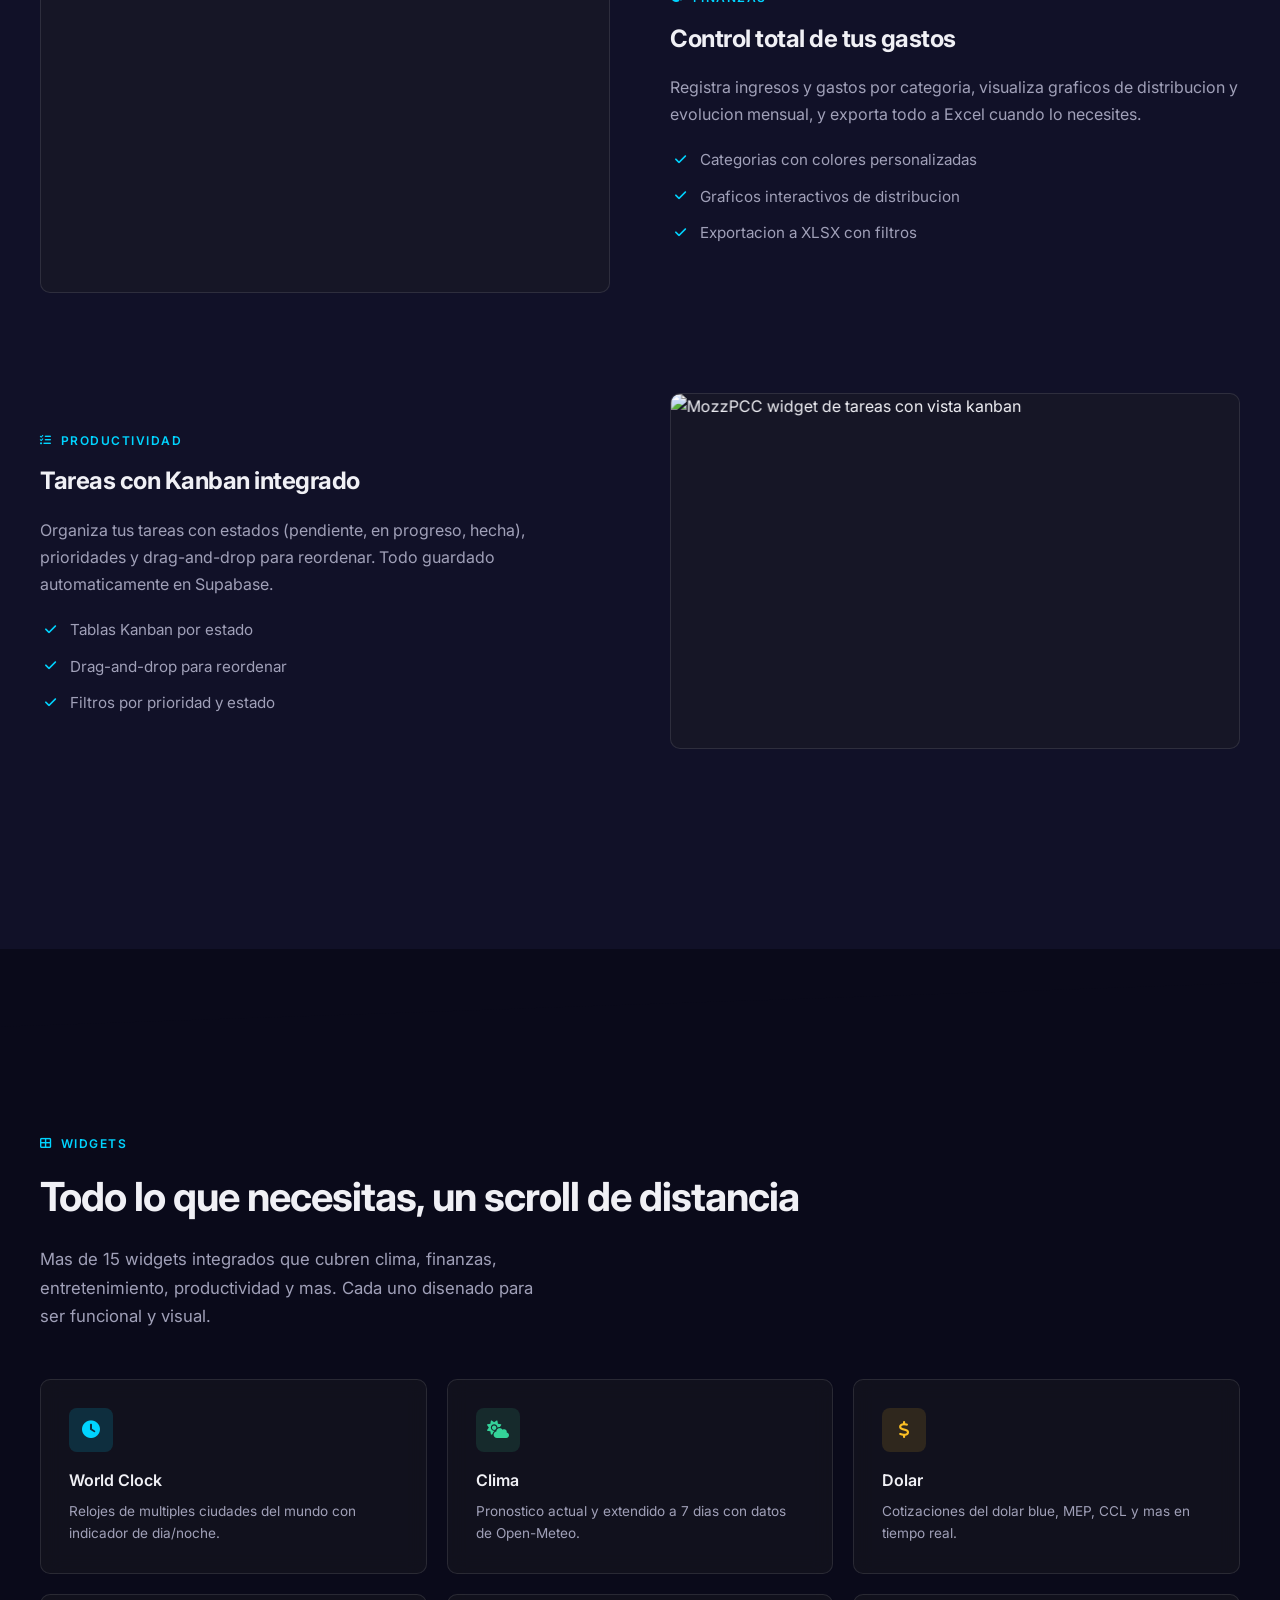
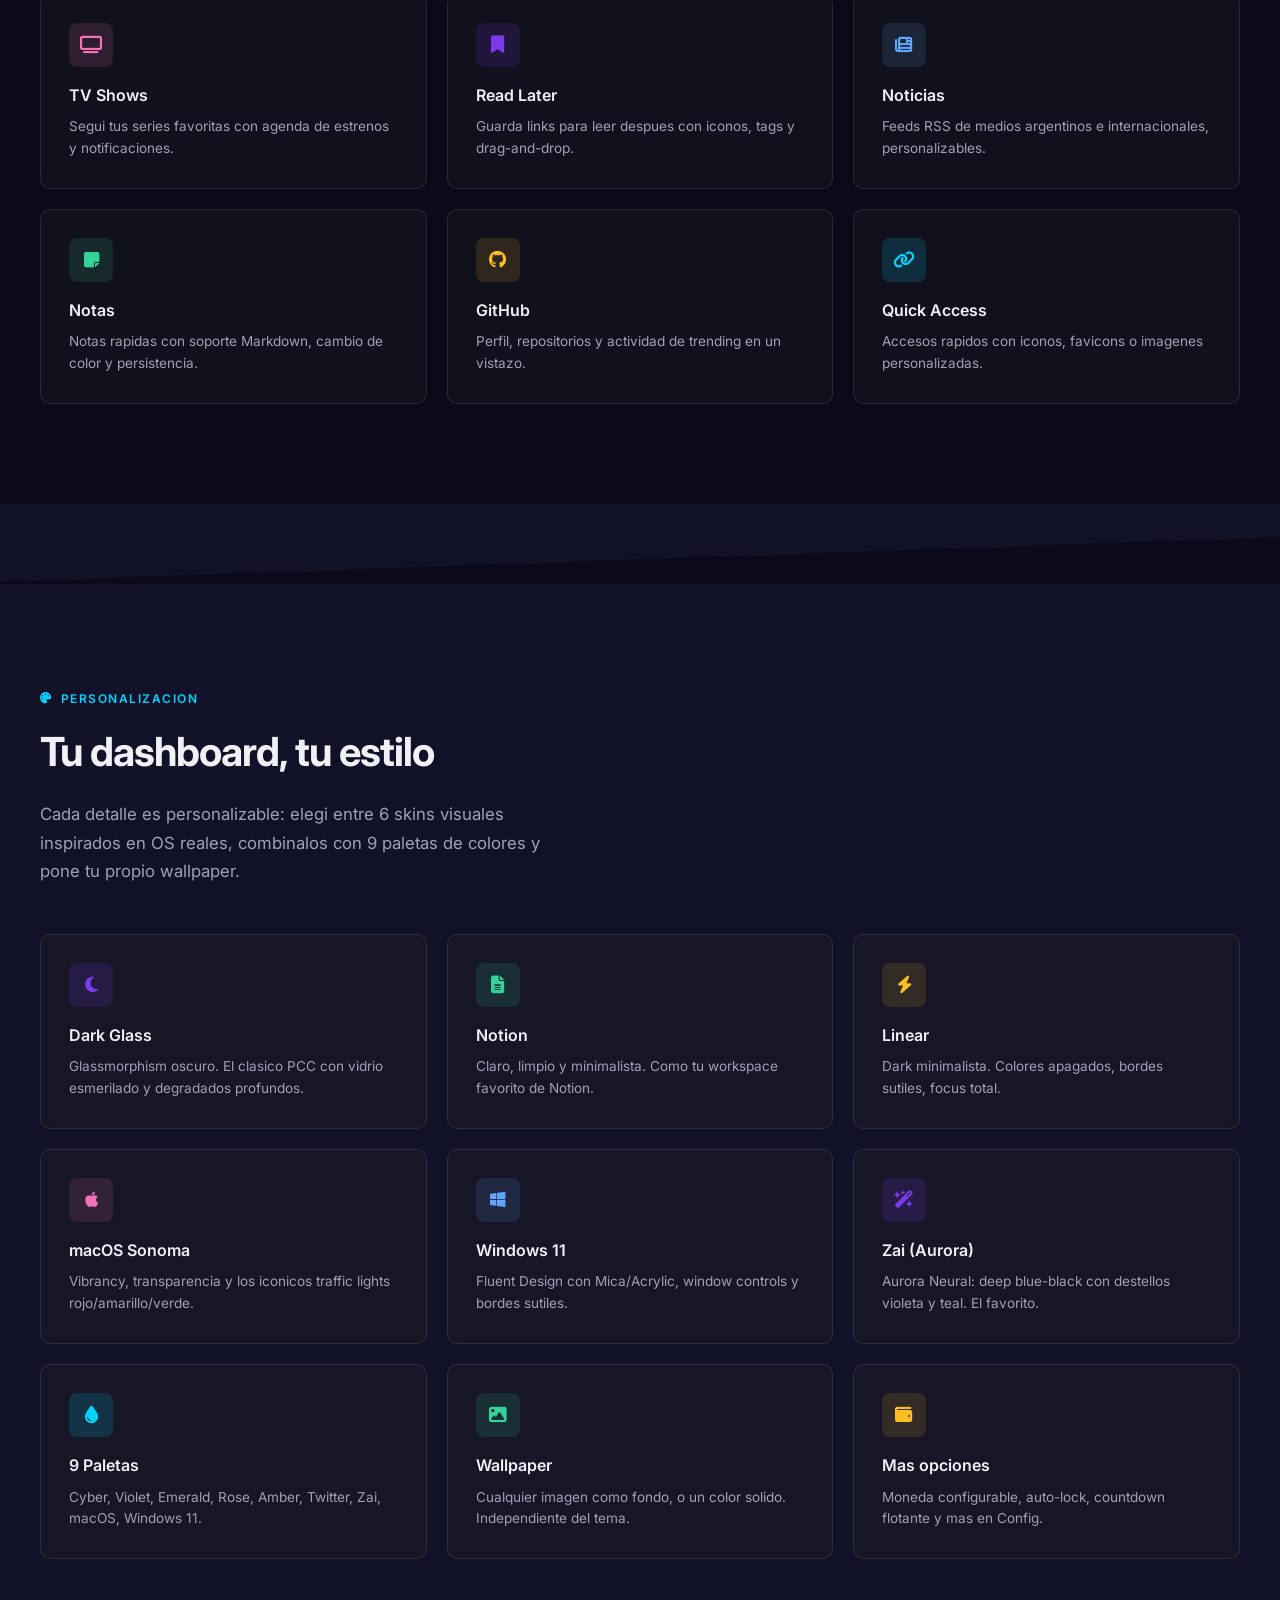
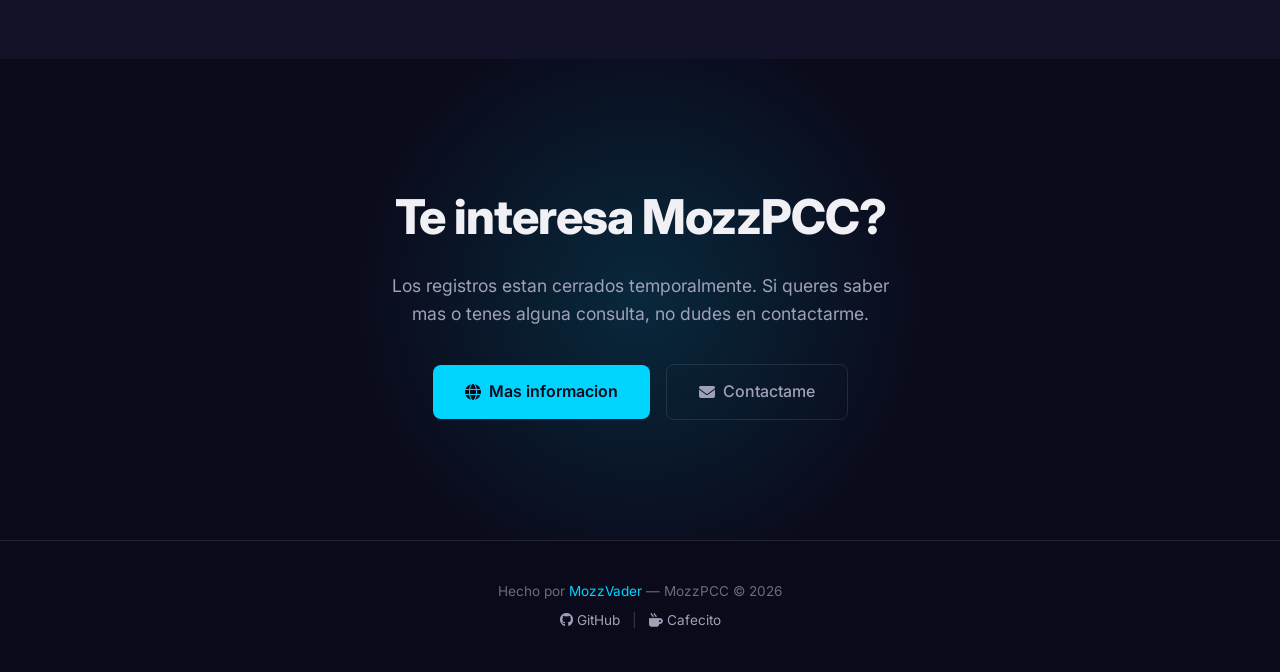
==== commit 820fdbc4: "docs: actualizar landing y README con cambios recientes - snap-scroll -> scroll libre con sidebar y " ====
--- a/landing.html
+++ b/landing.html
@@ -587,7 +587,7 @@
         Personal Command Center
       </div>
       <h1>Tu vida digital<br>en un <span class="gradient">solo lugar</span></h1>
-      <p>Un dashboard personal con snap-scroll que reune clima, tareas, finanzas, noticias, TV shows y mucho mas. Todo sincronizado en la nube, accesible desde cualquier dispositivo.</p>
+      <p>Un dashboard personal con scroll libre y sidebar de navegacion que reune clima, tareas, finanzas, noticias, TV shows y mucho mas. Todo sincronizado en la nube, accesible desde cualquier dispositivo.</p>
       <div class="hero-actions">
         <a href="#cta" class="btn-primary">
           <i class="fas fa-globe"></i> Mas informacion
@@ -606,20 +606,20 @@
   <section class="section section-dark" id="features">
     <div class="section-inner">
 
-      <!-- Feature 1: Snap Scroll -->
+      <!-- Feature 1: Navegacion -->
       <div class="feature-row">
         <div class="feature-text">
           <div class="section-label"><i class="fas fa-layer-group"></i> Navegacion</div>
-          <h3>Snap-Scroll intuitivo</h3>
-          <p>Navega entre secciones con un simple scroll. Cada widget tiene su propio espacio, como diapositivas, con indicadores de posicion y atajos de teclado.</p>
+          <h3>Scroll libre con sidebar</h3>
+          <p>Navega libremente entre secciones con scroll suave. La sidebar con scroll spy te indica donde estas en todo momento, con atajos de teclado para saltar rapido.</p>
           <ul class="feature-list">
-            <li><i class="fas fa-check"></i> Navegacion por puntos laterales</li>
+            <li><i class="fas fa-check"></i> Sidebar colapsable con scroll spy</li>
             <li><i class="fas fa-check"></i> Atajos de teclado (flechas, Esc)</li>
-            <li><i class="fas fa-check"></i> Transiciones fluidas entre secciones</li>
+            <li><i class="fas fa-check"></i> Transiciones suaves entre secciones</li>
           </ul>
         </div>
         <div class="feature-img tilt">
-          <img src="/MozzPCC/img/demo-scroll.webp" alt="MozzPCC dashboard con snap-scroll navigation">
+          <img src="/MozzPCC/img/demo-scroll.webp" alt="MozzPCC dashboard con sidebar y scroll spy">
         </div>
       </div>
 
